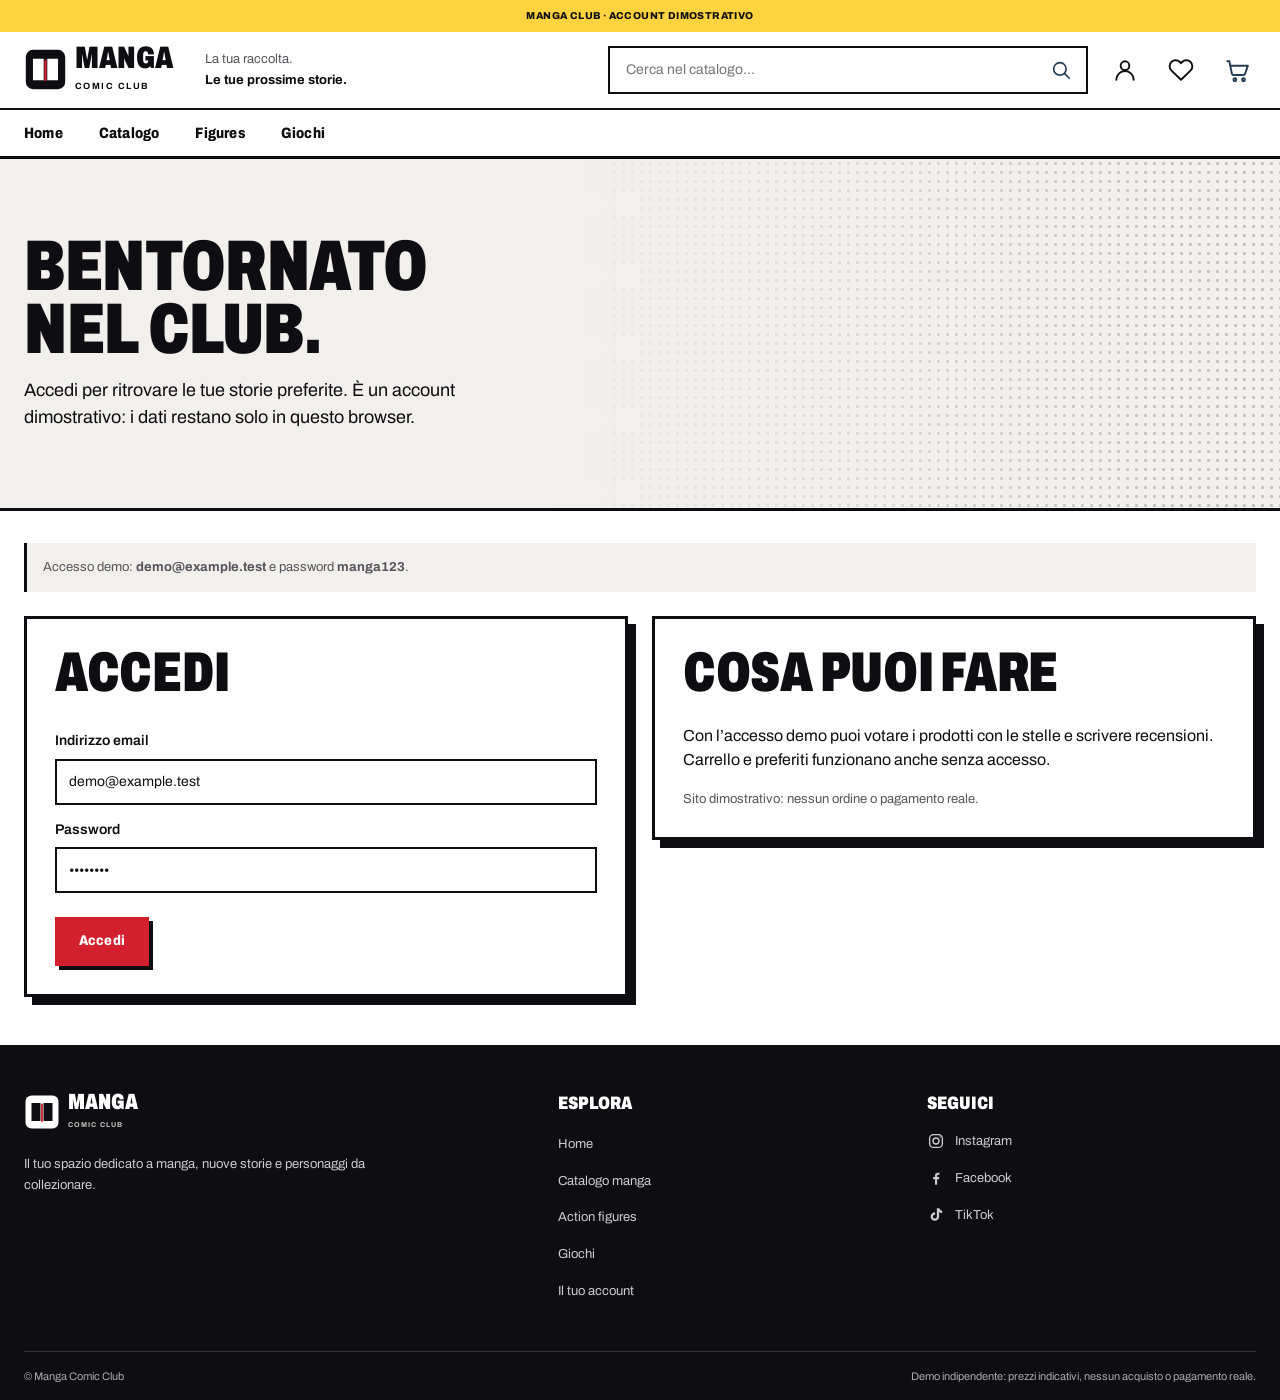
==== account.html @ dd39b240 "Primo commit" ====
<!DOCTYPE html>
<html lang="it">
<head>
  <meta charset="UTF-8">
  <script>document.documentElement.classList.add('js');</script>
  <meta name="viewport" content="width=device-width, initial-scale=1.0">
  <meta name="description" content="Accedi al tuo account Manga Club.">
  <title>Account — Manga Club</title>
  <link rel="preconnect" href="https://fonts.googleapis.com">
  <link rel="preconnect" href="https://fonts.gstatic.com" crossorigin>
  <link href="https://fonts.googleapis.com/css2?family=Archivo:wdth,wght@62..125,400..900&display=swap" rel="stylesheet">
  <link rel="icon" href="img/favicon.svg" type="image/svg+xml">
  <link rel="stylesheet" href="css/style.css">
  <script src="js/ricerca-mobile.js" defer></script>
  <script src="js/carrello.js" defer></script>
  <script src="js/favorites.js" defer></script>
  <script src="js/account-auth.js" defer></script>
  <script src="js/account.js" defer></script>
  <script src="js/cover-fallback.js" defer></script>
</head>
<body>
  <a class="skip-link" href="#contenuto">Vai al contenuto</a>
  <div class="demo-note" data-account-banner>MANGA CLUB · ACCOUNT DIMOSTRATIVO</div>
  <header class="site-header">
    <div class="container header-inner">
      <a class="logo" href="index.html" aria-label="Manga Club, pagina iniziale"><svg class="logo-mark" viewBox="0 0 48 48" aria-hidden="true"><rect class="logo-tile" x="2" y="2" width="44" height="44" rx="8"/><path class="logo-page" d="M10 12h12v24H10zm16 0h12v24H26z"/><path class="logo-fold" d="M24 14v22"/></svg><span class="logo-type"><span class="logo-word">MANGA</span><span class="logo-subtitle">COMIC CLUB</span></span></a>
      <p class="header-message">La tua raccolta.<br><strong>Le tue prossime storie.</strong></p>
      <div class="header-actions catalog-header-actions">
        <form class="header-search" action="catalogo.html" role="search">
          <label class="visually-hidden" for="account-search">Cerca nel catalogo</label>
          <input id="account-search" name="q" type="search" placeholder="Cerca nel catalogo…" autocomplete="off">
          <svg viewBox="0 0 24 24" aria-hidden="true"><circle cx="10.8" cy="10.8" r="6.8"/><path d="m16 16 5 5"/></svg>
        </form>
        <a class="header-icon" href="#contenuto" aria-current="page" aria-label="Il tuo account" title="Il tuo account">
          <svg viewBox="0 0 24 24" aria-hidden="true"><circle cx="12" cy="8" r="4"/><path d="M4 21a8 8 0 0 1 16 0"/></svg>
        </a>
        <button id="open-favorites" class="header-icon" type="button" aria-label="Preferiti, 0 manga" title="Preferiti" aria-haspopup="dialog" aria-controls="favorites-dialog">
          <svg viewBox="0 0 24 24" aria-hidden="true"><path d="M20.8 4.6a5.5 5.5 0 0 0-7.8 0L12 5.7l-1.1-1.1a5.5 5.5 0 0 0-7.8 7.8l1.1 1.1L12 21l7.8-7.5 1.1-1.1a5.5 5.5 0 0 0-.1-7.8Z"/></svg>
          <span id="favorites-count" class="favorites-count" aria-hidden="true" hidden>0</span>
        </button>
        <button id="open-cart" class="header-icon cart-icon" type="button" aria-label="Carrello, 0 articoli" title="Carrello" aria-haspopup="dialog" aria-controls="cart-dialog">
          <svg viewBox="0 0 24 24" aria-hidden="true"><path d="M3 4h2l2.2 11.1a2 2 0 0 0 2 1.6h8.5a2 2 0 0 0 1.9-1.4L22 8H6"/><circle cx="10" cy="21" r="1.3"/><circle cx="18" cy="21" r="1.3"/></svg>
          <span id="cart-count" class="cart-count" aria-hidden="true" hidden>0</span>
        </button>
      </div>
    </div>
    <nav class="main-nav" aria-label="Navigazione principale">
      <div class="container">
        <details class="mobile-menu">
          <summary>Menu e ricerca <span aria-hidden="true">☰</span></summary>
          <div class="mobile-links">
            <a href="index.html">Home</a>
            <a href="catalogo.html">Catalogo</a>
            <a href="action-figures.html">Figures</a>
            <a href="giochi.html">Giochi</a>
          </div>
        </details>
        <ul class="desktop-links">
          <li><a href="index.html">Home</a></li>
          <li><a href="catalogo.html">Catalogo</a></li>
          <li><a href="action-figures.html">Figures</a></li>
          <li><a href="giochi.html">Giochi</a></li>
        </ul>
      </div>
    </nav>
  </header>

  <main id="contenuto" class="account-page">
    <section class="account-intro">
      <div class="container account-intro-inner">
        <h1>Bentornato<br>nel club.</h1>
        <p>Accedi per ritrovare le tue storie preferite. È un account dimostrativo: i dati restano solo in questo browser.</p>
      </div>
    </section>

    <section class="container account-content" aria-label="Accedi">
      <p class="account-demo-note">Accesso demo: <strong>demo@example.test</strong> e password <strong>manga123</strong>.</p>
      <div class="account-forms">
        <section class="account-panel" aria-labelledby="login-title">
          <h2 id="login-title">Accedi</h2>
          <form class="account-form" data-account-login>
            <label for="login-email">Indirizzo email</label>
            <input id="login-email" name="email" type="email" autocomplete="email" value="demo@example.test" required>
            <label for="login-password">Password</label>
            <input id="login-password" name="password" type="password" autocomplete="current-password" value="manga123" required>
            <button class="button button-primary" type="submit">Accedi</button>
            <p class="account-form-status" role="status" aria-live="polite" hidden></p>
            <button class="button button-dark" type="button" data-account-logout hidden>Esci</button>
          </form>
        </section>

        <section class="account-panel" aria-labelledby="demo-info-title">
          <h2 id="demo-info-title">Cosa puoi fare</h2>
          <p>Con l’accesso demo puoi votare i prodotti con le stelle e scrivere recensioni. Carrello e preferiti funzionano anche senza accesso.</p>
          <p class="order-note">Sito dimostrativo: nessun ordine o pagamento reale.</p>
        </section>
      </div>
    </section>
  </main>

  <footer class="site-footer" id="chi-siamo">
    <div class="container">
      <div class="footer-inner">
        <div class="footer-brand">
          <a class="logo" href="index.html" aria-label="Manga Club, pagina iniziale"><svg class="logo-mark" viewBox="0 0 48 48" aria-hidden="true"><rect class="logo-tile" x="2" y="2" width="44" height="44" rx="8"/><path class="logo-page" d="M10 12h12v24H10zm16 0h12v24H26z"/><path class="logo-fold" d="M24 14v22"/></svg><span class="logo-type"><span class="logo-word">MANGA</span><span class="logo-subtitle">COMIC CLUB</span></span></a>
          <p>Il tuo spazio dedicato a manga, nuove storie e personaggi da collezionare.</p>
        </div>
        <nav class="footer-links" aria-label="Navigazione nel footer">
          <h2 class="footer-title">Esplora</h2>
          <ul>
            <li><a href="index.html">Home</a></li>
            <li><a href="catalogo.html">Catalogo manga</a></li>
            <li><a href="action-figures.html">Action figures</a></li>
            <li><a href="giochi.html">Giochi</a></li>
            <li><a href="account.html">Il tuo account</a></li>
          </ul>
        </nav>
        <div class="footer-social">
          <h2 class="footer-title">Seguici</h2>
          <ul class="social-links" aria-label="Social network">
            <li><a class="social-link" href="https://www.instagram.com/" target="_blank" rel="noopener noreferrer" aria-label="Instagram (si apre in una nuova scheda)"><svg viewBox="0 0 24 24" aria-hidden="true"><rect class="social-icon-outline" x="3.5" y="3.5" width="17" height="17" rx="5"/><circle class="social-icon-outline" cx="12" cy="12" r="4"/><circle cx="17.7" cy="6.7" r="1"/></svg><span>Instagram</span></a></li>
            <li><a class="social-link" href="https://www.facebook.com/" target="_blank" rel="noopener noreferrer" aria-label="Facebook (si apre in una nuova scheda)"><svg viewBox="0 0 24 24" aria-hidden="true"><path d="M13.5 21v-7.3H16l.4-2.9h-2.9V9c0-.8.2-1.4 1.5-1.4h1.6V5c-.3 0-1.2-.1-2.2-.1-2.2 0-3.7 1.3-3.7 3.8v2.1H8.2v2.9h2.5V21z"/></svg><span>Facebook</span></a></li>
            <li><a class="social-link" href="https://www.tiktok.com/" target="_blank" rel="noopener noreferrer" aria-label="TikTok (si apre in una nuova scheda)"><svg viewBox="0 0 24 24" aria-hidden="true"><path d="M16.2 3h-3.1v11.2a2.6 2.6 0 1 1-2.3-2.6V8.4a5.7 5.7 0 1 0 5.4 5.7V8.4a8 8 0 0 0 4.1 1.1V6.4A4.9 4.9 0 0 1 16.2 3z"/></svg><span>TikTok</span></a></li>
          </ul>
        </div>
      </div>
      <div class="footer-bottom">
        <p>© Manga Comic Club</p>
        <p>Demo indipendente: prezzi indicativi, nessun acquisto o pagamento reale.</p>
      </div>
    </div>
  </footer>
  <dialog id="cart-dialog" aria-labelledby="cart-title">
    <div class="cart-heading"><h2 id="cart-title">Il tuo carrello</h2><button id="close-cart" type="button" aria-label="Chiudi carrello">✕</button></div>
    <p class="cart-disclaimer">Carrello dimostrativo: nessun ordine o pagamento reale.</p>
    <div id="cart-items"></div>
    <p class="cart-total">Totale: <strong id="cart-total">0,00 €</strong></p>
    <div class="cart-actions">
      <button id="empty-cart" type="button">Svuota carrello</button>
      <button id="continue-cart" type="button">Continua gli acquisti</button>
      <button id="checkout-cart" class="button button-primary" type="button">Procedi all'ordine</button>
    </div>
    <p id="cart-checkout-status" class="cart-checkout-status" role="status" aria-live="polite"></p>
  </dialog>
  <div id="notification" class="notification" role="status" aria-live="polite">
    <span id="notification-message"></span>
    <button id="notification-cart-link" class="notification-cart-link" type="button" hidden>Vai al carrello</button>
  </div>
</body>
</html>
---- css/style.css ----
/* =====================================================================
   MANGA CLUB — foglio di stile unico
   Direzione "tavola": una pagina di manga stampata. Carta, inchiostro, retino,
   bordi netti, ombre piene (mai sfumate) e titoli condensati.

   Indice
   1. Variabili e base          6. Comandi, carrello e notifiche
   2. Header e menu              7. Pagine interne: catalogo, figure, giochi
   3. Hero della home            8. Finestre: preferiti, dettaglio, account
   4. Novità e manga della sett. 9. Stile tavola: tipografia e componenti
   5. Prodotti, banner, footer  10. Pausa animazioni, menu mobile, responsive

   Nota sull'ordine: alcune regole delle sezioni 9-10 devono restare dopo
   quelle generiche delle sezioni 1-8, perché le sovrascrivono a parità di
   specificità. Spostarle cambierebbe l'aspetto del sito.
   ===================================================================== */

/* 1. VARIABILI E BASE — cambia qui colori, font e spaziature di tutto il sito. */
:root {
  --width: 1240px;
  --font-display: "Archivo", "Arial Narrow", "Helvetica Neue", Arial, sans-serif;
  --space-1: 8px;
  --space-2: 16px;
  --space-3: 24px;
  --space-4: 32px;
  --space-5: 40px;
  --space-6: 48px;
  --motion-open-duration: 250ms;
  --motion-close-duration: 150ms;
  --motion-ease: cubic-bezier(0.22, 1, 0.36, 1);
  --motion-distance: 8px;
  --ink: #0e0e12;
  --paper: #f1f0ec;
  --accent: #d3202f;
  --sun: #ffd23f;
  --muted: #55555b;
  --line: #cfcdc6;
  --border: 3px solid var(--ink);
  --dots: radial-gradient(circle, var(--ink) 1.3px, transparent 1.8px);
}
* { box-sizing: border-box; }
html { scroll-behavior: smooth; scroll-padding-top: var(--space-3); }
body { margin: 0; font-family: var(--font-display); color: var(--ink); font-size: 16px; line-height: 1.55; background: #fff; }
a { color: inherit; text-decoration: none; }
h1, h2, h3, p { margin-top: 0; }
.container { width: min(var(--width), calc(100% - 48px)); margin-inline: auto; }
.skip-link { position: absolute; top: -100px; left: var(--space-2); padding: var(--space-2); background: #fff; z-index: 10; }
.skip-link:focus { top: var(--space-1); }
.demo-note { text-align: center; font-size: 10px; padding: var(--space-1) var(--space-2); text-transform: uppercase; background: var(--sun); color: var(--ink); font-weight: 800; letter-spacing: .04em; }

/* 2. HEADER E MENU */
.header-inner { min-height: 76px; display: flex; align-items: center; gap: var(--space-4); }
.logo { display: inline-flex; flex-shrink: 0; align-items: center; gap: var(--space-1); color: var(--ink); }
.logo-mark { width: 43px; height: 43px; fill: none; }
.logo-tile { fill: var(--ink); }
.logo-page { fill: #fff; }
.logo-fold { fill: none; stroke-width: 2.5; stroke-linecap: round; stroke: var(--accent); }
.logo-type { display: grid; gap: var(--space-1); }
.logo-word { font: 600 27px/.9 var(--font-display); }
.logo-subtitle { font-weight: 700; color: var(--ink); font-size: 9px; letter-spacing: .16em; }
.header-message { margin: 0; color: var(--muted); line-height: 1.6; font-size: 13px; }
.header-message strong { color: var(--ink); }
.header-actions { display: flex; flex: 1; min-width: 0; align-items: center; justify-content: flex-end; gap: var(--space-2); margin-left: auto; }
.header-search { position: relative; display: block; flex: 1; min-width: 0; max-width: 480px; }
.header-search input { display: block; width: 100%; min-height: 48px; padding: var(--space-1) var(--space-6) var(--space-1) var(--space-2); background: #fff; color: var(--ink); font-size: 14px; }
.header-search input:focus { border-color: var(--ink); outline-offset: 2px; box-shadow: 4px 4px 0 var(--ink); outline: none; }
.header-search > svg { position: absolute; top: 50%; right: var(--space-2); width: 22px; height: 22px; fill: none; stroke: #243b55; stroke-linecap: round; stroke-width: 1.8; transform: translateY(-50%); pointer-events: none; }
.visually-hidden { position: absolute; width: 1px; height: 1px; padding: 0; margin: -1px; overflow: hidden; clip: rect(0, 0, 0, 0); white-space: nowrap; border: 0; }
.header-icon { position: relative; display: grid; flex: 0 0 40px; width: 40px; height: 48px; place-items: center; padding: var(--space-1); border: 0; background: transparent; cursor: pointer; color: var(--ink); }
.header-icon.is-account-active::after { position: absolute; right: 3px; bottom: 4px; width: 9px; height: 9px; border: 2px solid #fff; border-radius: 50%; background: #2e8b57; content: ""; }
.header-icon svg { width: 26px; height: 26px; fill: none; stroke: currentColor; stroke-linecap: round; stroke-linejoin: round; stroke-width: 1.8; }
.cart-count, .favorites-count { position: absolute; top: 0; right: 0; display: grid; min-width: 18px; height: 18px; place-items: center; padding-inline: 4px; border-radius: 50%; color: #fff; font-size: 10px; line-height: 1; border: 2px solid var(--ink); background: var(--accent); }
.catalog-header-actions { flex: 1; min-width: 0; margin-left: auto; }
.desktop-links { display: flex; margin: 0; padding: 0; list-style: none; justify-content: flex-start; gap: 4px; margin-left: -16px; }
.desktop-links a { display: block; padding: 16px var(--space-2); font: 700 14px/1.2 var(--font-display); letter-spacing: .2px; }
.desktop-links a:hover { background: #303030; color: #fff; }
.mobile-menu { display: none; }
.button { display: inline-flex; min-height: 44px; align-items: center; justify-content: center; gap: var(--space-2); padding: var(--space-2) var(--space-3); margin-top: var(--space-2); border: var(--border); border-radius: 0; font: 800 14px/1.2 var(--font-display); font-stretch: 88%; letter-spacing: .01em; box-shadow: 4px 4px 0 var(--ink); transition: transform var(--motion-close-duration) var(--motion-ease), box-shadow var(--motion-close-duration) var(--motion-ease), background-color var(--motion-close-duration) var(--motion-ease); }
.button:hover { transition-duration: var(--motion-open-duration); transform: translate(2px, 2px); box-shadow: 2px 2px 0 var(--ink); }
.section-heading { display: flex; justify-content: space-between; gap: var(--space-3); align-items: flex-end; margin-bottom: 32px; padding-bottom: 14px; border-bottom: var(--border); }

/* 3. HERO DELLA HOME — carosello a tutta larghezza */
.promo-section { overflow: hidden; padding: 0; background: var(--ink); }
.promo-carousel { position: relative; }
.promo-track { display: flex; overflow-x: auto; gap: 0; scroll-snap-type: x mandatory; scrollbar-width: none; }
.promo-track::-webkit-scrollbar { display: none; }
.promo-art { position: absolute; z-index: 1; width: auto; object-fit: contain; object-position: center; top: 7%; right: clamp(64px, 9vw, 150px); height: 86%; max-width: 30%; border: 3px solid #fff; background: #fff; transform: rotate(3deg); filter: drop-shadow(10px 10px 0 var(--ink)); }
.promo-slide::before { position: absolute; z-index: 2; inset: 0; content: ""; background: linear-gradient(90deg, #111e 0%, #111a 42%, #1114 72%, transparent 100%); pointer-events: none; }
.promo-copy { position: relative; z-index: 3; pointer-events: none; width: min(540px, 50%); margin-left: clamp(24px, 6vw, 96px); padding: 34px 32px 30px; background: var(--paper); color: var(--ink); border: var(--border); box-shadow: 10px 10px 0 var(--ink); }
.promo-catalog-link { position: absolute; z-index: 4; left: clamp(24px, 6vw, 96px); bottom: 36px; }
.promo-clone { pointer-events: none; }
.promo-dragon-ball { background-size: cover; background-position: center, center, center top; background-image: url("../img/carousel/64gww1wmi4p61.webp"); }
.promo-jujutsu { background-size: cover; background-position: center; background-image: url("../img/carousel/jujutsu-kaisen-carousel.webp"); }
.promo-chainsaw { background-size: cover; background-position: center; background-image: url("../img/carousel/10ce7135-91da-4fe4-a370-8733cbadc4a6.webp"); }
.promo-naruto { background-size: cover; }
.promo-bleach { background-size: cover; background-position: center; background-image: url("../img/carousel/bleach-carousel.webp"); }
.promo-spy-family { background-size: cover; }
.promo-dandadan { background-size: cover; background-position: center; background-image: url("../img/carousel/dandadan-carousel.webp"); }
.promo-sakamoto { background-size: cover; background-position: center; background-image: url("../img/carousel/sakamoto-days-carousel.webp"); }
.promo-kaiju { background-size: cover; background-position: center; background-image: url("../img/carousel/kaiju-no-8-carousel.webp"); }
.promo-arrow { position: absolute; z-index: 4; top: 50%; display: grid; width: 44px; height: 44px; place-items: center; padding: 0; font-size: 22px; transform: translateY(-50%); border: var(--border); border-radius: 0; background: #fff; color: var(--ink); box-shadow: 3px 3px 0 var(--ink); }
.promo-prev { left: var(--space-3); }
.promo-next { right: var(--space-3); }
.promo-pagination { display: flex; justify-content: center; gap: 2px; padding: 10px 0 12px; background: #fff; border-bottom: var(--border); }
.promo-dot { position: relative; display: grid; width: 24px; height: 24px; min-width: 24px; place-items: center; padding: 0; border: 0; background: transparent; }
/* pallini inattivi: #8a8983 su bianco ≈ 3,5:1 (WCAG 1.4.11 chiede almeno 3:1) */
.promo-dot::before { content: ""; transition: background-color var(--motion-close-duration) var(--motion-ease), transform var(--motion-close-duration) var(--motion-ease); width: 22px; height: 6px; border-radius: 0; background: #8a8983; }

/* 4. NOVITÀ (fascia che scorre) E MANGA DELLA SETTIMANA */
.releases-viewport { position: relative; --release-gap: 18px; --release-half-gap: 9px; overflow: hidden; }
.releases-track { display: flex; width: max-content; gap: var(--release-gap); padding: 2px 0 14px; animation: release-marquee 36s linear infinite; }
.releases-track.is-paused { animation-play-state: paused; }
.releases-track:hover { animation-play-state: paused; }
@keyframes release-marquee {
  to { transform: translateX(calc(-50% - var(--release-half-gap))); }
}
.release-card { flex: 0 0 clamp(150px, 17vw, 205px); min-width: 0; }
.release-card img { display: block; width: 100%; aspect-ratio: 2 / 3; object-fit: contain; transition: transform var(--motion-open-duration) var(--motion-ease); }
.release-card span { display: block; margin-top: 12px; font-weight: 700; }
.release-card h3 { margin: 6px 0 0; line-height: 1.35; }
.releases-arrow { position: absolute; z-index: 1; top: 38%; display: grid; width: 44px; height: 44px; place-items: center; padding: 0; color: var(--ink); font-size: 24px; cursor: pointer; opacity: 0; pointer-events: none; backdrop-filter: blur(4px); transition: opacity var(--motion-close-duration) var(--motion-ease), background-color var(--motion-close-duration) var(--motion-ease), color var(--motion-close-duration) var(--motion-ease); border: var(--border); border-radius: 0; background: #fff; box-shadow: 3px 3px 0 var(--sun); }
.releases-viewport:hover .releases-arrow, .releases-viewport:focus-within .releases-arrow { opacity: 1; pointer-events: auto; }
.releases-arrow:hover { background: #ffffffde; color: var(--accent); }
.releases-prev { left: 8px; }
.releases-next { right: 8px; }
.daily-manga-card { display: grid; grid-template-columns: minmax(180px, 250px) minmax(0, 1fr); border: var(--border); background: var(--paper); box-shadow: 10px 10px 0 var(--ink); gap: 40px; padding: 32px; }
.daily-manga-cover { display: block; width: 100%; max-height: 340px; aspect-ratio: 2 / 3; object-fit: contain; border: var(--border); background: #fff; }
.daily-manga-copy { display: flex; flex-direction: column; align-items: flex-start; padding-block: var(--space-1); }
.daily-manga-copy .product-category { margin-bottom: var(--space-1); }
.daily-manga-copy h3 { margin-bottom: var(--space-2); }
.daily-manga-link { align-self: flex-end; margin-top: auto; }

/* 5. SCHEDE PRODOTTO — home: 3 colonne, 2 sotto i 1000px, 1 sotto i 700px */
.products-section { background: #fff; }
.products-section > .section { padding-top: var(--space-3); }
.product-grid { display: grid; grid-template-columns: repeat(3, minmax(0, 1fr)); gap: 28px 24px; align-items: stretch; }
.product-card { position: relative; min-width: 0; scroll-margin-top: var(--space-3); transition: transform var(--motion-close-duration) var(--motion-ease); background: #fff; }
.product-card:hover { transition-duration: var(--motion-open-duration); transform: none; }
.badge { position: absolute; z-index: 1; top: var(--space-1); left: var(--space-1); padding: 4px var(--space-1); border: 0; background: var(--ink); color: #fff; font: 800 10px/1.2 var(--font-display); font-stretch: 85%; letter-spacing: .03em; }
.cover-image { display: block; width: 100%; height: 100%; object-fit: contain; transition: transform var(--motion-open-duration) var(--motion-ease); }
.product-card:hover .cover-image { transform: scale(1.025); }
.product-info { display: flex; flex-direction: column; padding: 14px 0 20px; font-family: var(--font-display); }
.product-category { font-weight: 600; margin-bottom: 8px; color: var(--muted); font-size: 12px; letter-spacing: .04em; }
.product-info h3 { margin-bottom: 10px; font: 600 17px/1.2 var(--font-display); text-transform: uppercase; }
.format { margin-bottom: 8px; padding-bottom: 8px; font-size: 13px; line-height: 1.4; border-bottom: 2px solid var(--ink); color: var(--muted); }
.review-rating { display: flex; min-height: 26px; align-items: center; gap: 2px; margin: -2px 0 10px; }
.review-rating button { display: grid; width: 25px; min-width: 25px; height: 26px; min-height: 26px; place-items: center; padding: 0; border: 0; background: transparent; color: #aaa; font-size: 19px; line-height: 1; cursor: pointer; }
.review-rating button.is-filled { color: #e0a400; }
.review-rating button:hover, .review-rating button:focus-visible { color: var(--accent); }
.review-rating-status { margin-left: 6px; color: var(--muted); font-size: 11px; line-height: 1.3; }
.review-summary { margin: 0 0 10px; color: var(--muted); font-size: 12px; line-height: 1.4; }

/* 5b. BANNER FINALE E FOOTER */
.collection-banner { display: flex; align-items: center; justify-content: space-between; gap: var(--space-4); margin-block: var(--space-5); padding: var(--space-4); border: var(--border); border-left-width: 3px; background: var(--paper); box-shadow: 10px 10px 0 var(--ink); }
.site-footer { color: #fff; border-top: 0; background: var(--ink); }
.footer-inner { display: grid; grid-template-columns: minmax(240px, 1.5fr) repeat(2, minmax(160px, 1fr)); gap: var(--space-5); padding-block: var(--space-6); }
.footer-brand { max-width: 360px; }
.footer-inner .logo-mark { width: 36px; height: 36px; }
.footer-inner .logo-word { font-size: 22px; }
.footer-inner .logo-subtitle { font-size: 7px; color: #c9c8c2; }
.footer-inner .logo { color: #fff; }
.footer-inner .logo-tile { fill: #fff; }
.footer-inner .logo-page { fill: var(--ink); }
.footer-inner p { color: #ccc; font-size: 13px; line-height: 1.65; margin: var(--space-2) 0 0; }
.footer-title { margin: 0 0 var(--space-2); font: 900 18px/1.2 var(--font-display); font-stretch: 78%; text-transform: uppercase; letter-spacing: 0; }
.footer-links ul, .social-links { display: grid; gap: 12px; margin: 0; padding: 0; list-style: none; }
.footer-links a, .social-link { color: #ccc; font-size: 13px; transition: color var(--motion-close-duration) ease; }
.footer-links a:hover, .social-link:hover { color: #fff; }
.social-links { gap: 10px; }
.social-link { display: inline-flex; align-items: center; gap: 10px; }
.social-link svg { width: 18px; height: 18px; flex: 0 0 18px; fill: currentColor; }
.social-link .social-icon-outline { fill: none; stroke: currentColor; stroke-width: 1.8; }
.footer-bottom { display: flex; justify-content: space-between; gap: var(--space-2); border-top: 1px solid #ffffff26; padding-block: var(--space-2); }
.footer-bottom p { margin: 0; color: #aaa; font-size: 11px; line-height: 1.5; }
.back-to-top { position: fixed; z-index: 20; right: var(--space-3); bottom: var(--space-3); display: grid; width: 46px; height: 46px; place-items: center; box-shadow: none; font: 700 24px/1 var(--font-display); cursor: pointer; transition: opacity 150ms ease, background-color 150ms ease; border: 2px solid #fff; border-radius: 0; background: var(--ink); color: #fff; opacity: 1; }
.back-to-top[hidden] { display: none; }
@media (hover: none) {
  .releases-arrow { opacity: 1; pointer-events: auto; }
}

/* aggiustamenti che devono precedere le regole della sezione 6 */
@media (max-width: 1000px) {
  .header-inner { gap: var(--space-3); }
}
@media (max-width: 700px) {
  .header-inner { gap: 12px; }
  .header-search input { padding-inline: 10px 32px; }
  .header-search > svg { right: 8px; width: 18px; height: 18px; }
  .header-icon svg { width: 22px; height: 22px; }
  .mobile-menu summary { cursor: pointer; font: 700 15px/1.2 var(--font-display); letter-spacing: .2px; }
  .mobile-links a { width: 100%; padding: 12px 0; border-top: 1px solid #0002; text-align: left; font: 600 15px/1.2 var(--font-display); letter-spacing: .2px; }
  .collection-banner { padding: 20px; flex-direction: column; align-items: flex-start; margin-block: 32px; box-shadow: 6px 6px 0 var(--ink); }
}
@media (max-width: 390px) {
  .header-inner { gap: var(--space-1); }
  .header-search input { min-height: 40px; padding-inline: 8px 26px; font-size: 12px; }
  .header-icon svg { width: 20px; height: 20px; }
  .promo-dot { width: 9px; height: 9px; min-width: 9px; }
}

/* 6. COMANDI, CARRELLO (js/carrello.js) E NOTIFICHE */
[hidden] { display: none !important; }
button, input, select { font: inherit; }
dialog { scrollbar-width: none; }
dialog::-webkit-scrollbar { display: none; }
button { cursor: pointer; border: 1px solid #ccc; background: white; color: var(--ink); padding: var(--space-1) var(--space-2); font-size: 13px; }
button:hover { background: #eee; }
button:disabled { cursor: default; opacity: .5; }
button[aria-pressed="true"] { background: #f5e6e7; border-color: var(--accent); }
#open-cart, .add-button { background: var(--ink); color: #fff; border-color: var(--ink); font-weight: bold; }
#open-cart:hover, .add-button:hover { background: var(--accent); border-color: var(--accent); }
#open-cart.header-icon { border: 0; background: transparent; color: #243b55; }
#open-cart.header-icon:hover { border-color: transparent; }
.product-actions { display: flex; gap: var(--space-1); margin-top: var(--space-3); }
.add-button { min-width: 0; min-height: 44px; border: 2px solid var(--ink); border-radius: 0; font-family: var(--font-display); font-stretch: 88%; font-weight: 800; font-size: 14px; }
#cart-dialog { width: min(560px, calc(100% - var(--space-4))); max-height: 85dvh; padding: var(--space-3); overflow-y: auto; opacity: 0; transform: translateY(var(--motion-distance)) scale(.98); transition: opacity var(--motion-close-duration) var(--motion-ease), transform var(--motion-close-duration) var(--motion-ease), overlay var(--motion-close-duration) allow-discrete, display var(--motion-close-duration) allow-discrete; border: var(--border); box-shadow: 10px 10px 0 var(--ink); }
#cart-dialog[open] { opacity: 1; transform: translateY(0) scale(1); transition-duration: var(--motion-open-duration); }
#cart-dialog::backdrop { background: #0000; transition: background-color var(--motion-close-duration) var(--motion-ease); }
#cart-dialog[open]::backdrop { background: #0009; transition-duration: var(--motion-open-duration); }
@starting-style {
  #cart-dialog[open] { opacity: 0; transform: translateY(var(--motion-distance)) scale(.98); }
  #cart-dialog[open]::backdrop { background: #0000; }
}
.cart-heading { display: flex; justify-content: space-between; align-items: center; gap: var(--space-2); }
.cart-disclaimer { color: var(--muted); font-size: 13px; line-height: 1.6; margin-top: var(--space-2); }
.cart-row { display: grid; grid-template-columns: 52px minmax(0, 1fr); align-items: start; gap: var(--space-2); padding-block: var(--space-3); border-bottom: 1px solid #ddd; }
.cart-thumbnail { display: block; width: 52px; height: 72px; object-fit: contain; background: #f0efed; }
.cart-thumbnail[hidden] { display: none; }
.cart-product-details { min-width: 0; }
/* senza miniatura (immagine mancante) il testo prende tutta la riga, non la colonna da 52px */
.cart-thumbnail[hidden] + .cart-product-details { grid-column: 1 / -1; }
.cart-row p { margin-block: var(--space-1); font-size: 14px; }
.quantity-controls { display: flex; align-items: center; gap: var(--space-2); flex-wrap: wrap; }
.quantity-controls button { min-width: 44px; min-height: 44px; }
.quantity-controls .quantity-value { display: inline-flex; min-width: 44px; min-height: 44px; align-items: center; justify-content: center; }
.cart-total { display: flex; justify-content: space-between; gap: var(--space-2); font-size: 20px; margin-block: var(--space-3); }
.notification { position: fixed; bottom: var(--space-2); left: 50%; display: flex; align-items: center; gap: var(--space-2); transform: translate(-50%, var(--motion-distance)); background: #202020; color: white; padding: var(--space-2) var(--space-3); margin: 0; z-index: 20; width: max-content; max-width: calc(100% - var(--space-4)); font-size: 14px; line-height: 1.5; opacity: 0; pointer-events: none; transition: opacity var(--motion-close-duration) var(--motion-ease), transform var(--motion-close-duration) var(--motion-ease); }
.notification.visible { opacity: 1; pointer-events: auto; transform: translate(-50%, 0); transition-duration: var(--motion-open-duration); }
.notification > span { flex: 1; min-width: 0; }
.notification-cart-link { flex: 0 0 auto; border: 1px solid #fff8; background: transparent; color: #fff; font-size: 13px; font-weight: 700; }
.notification-cart-link:hover { background: #fff; color: var(--ink); }
.cart-actions { display: flex; flex-wrap: wrap; align-items: center; gap: var(--space-1); }
.cart-actions .button { margin: 0 0 0 auto; }
.cart-checkout-status { min-height: 1.5em; margin: var(--space-2) 0 0; color: var(--muted); font-size: 14px; line-height: 1.5; }
.cart-checkout-status:empty { display: none; }

/* 7. PAGINE INTERNE — catalogo, action figure, giochi */
.catalog-intro-inner { max-width: var(--width); }
.catalog-intro h1 { margin-bottom: var(--space-2); }
.figures-section .catalog-heading { align-items: flex-end; }
.figures-grid .product-image { aspect-ratio: 4 / 5; background: #fff; }
.figures-grid .product-image .cover-image { object-fit: contain; padding: 8px; }
.figures-grid .product-category { min-height: 2.2em; }
.figures-grid .format { min-height: 2.8em; }
.figures-grid .product-actions { margin-top: auto; padding-top: var(--space-3); }
.figures-grid .catalog-cover-link { width: 100%; }
.figures-grid .catalog-cover-link:hover { background: transparent; }
.figures-grid .product-actions .add-button { flex: 1; width: 100%; }
.figures-dialog .manga-dialog-cover { padding: var(--space-3); }
.figures-dialog .manga-dialog-description { font-size: 15px; line-height: 1.6; }
.games-section { padding-top: 36px; }
.games-filter-groups { display: grid; gap: 18px; margin: 0 0 28px; }
.games-filter-row { display: flex; flex-wrap: wrap; align-items: center; gap: 8px; }
.games-filter-label { min-width: 58px; margin-right: 4px; font-weight: 700; color: var(--ink); font-size: 13px; letter-spacing: 0; }
.games-filter-button { min-height: 36px; padding: 8px 14px; background: #fff; color: var(--ink); font-size: 13px; border: 2px solid var(--ink); border-radius: 0; font-family: var(--font-display); font-stretch: 88%; font-weight: 800; }
.catalog-grid.games-grid { grid-template-columns: repeat(auto-fit, minmax(240px, 1fr)); }
.games-grid .product-image { aspect-ratio: 4 / 3; background: var(--paper); }
.games-grid .product-image .cover-image { object-fit: contain; padding: var(--space-2); }
.games-grid .product-category { min-height: 2.2em; }
.games-grid .format { min-height: 2.8em; }
.games-grid .product-actions { margin-top: auto; padding-top: var(--space-3); }
.games-grid .product-actions .add-button { flex: 1; width: 100%; }
.games-grid .catalog-cover-link { width: 100%; }
.games-grid .catalog-cover-link:hover { background: var(--paper); }
.games-dialog .manga-dialog-cover { padding: var(--space-3); }
.games-dialog .manga-dialog-description { font-size: 15px; line-height: 1.6; }
.catalog-meta { display: flex; flex-wrap: wrap; font-weight: 700; gap: 10px; margin-top: 28px; color: var(--ink); font-size: 12px; letter-spacing: .03em; }
.catalog-section { padding-block: 40px 64px; }
.catalog-heading { display: flex; justify-content: space-between; align-items: flex-end; gap: var(--space-3); padding-bottom: 14px; border-bottom: var(--border); margin-bottom: 28px; }
.catalog-heading-tools { display: grid; justify-items: end; gap: 12px; }
.catalog-note { max-width: 370px; margin: 0; color: var(--muted); font-size: 13px; line-height: 1.5; text-align: right; }
.catalog-filters { display: block; padding: 0; margin: 0; background: transparent; }
.catalog-filters label { display: flex; align-items: center; gap: 8px; color: var(--muted); font-size: 12px; font-weight: 600; letter-spacing: .2px; }
.catalog-filters input, .catalog-filters select { width: min(190px, 55vw); min-height: 38px; padding: 6px 10px; background: #fff; color: var(--ink); font: inherit; }
.catalog-filters select:focus-visible { outline: none; }
.catalog-status { min-height: 20px; color: var(--muted); font-size: 13px; }
.catalog-grid { display: grid; grid-template-columns: repeat(5, minmax(0, 1fr)); gap: 20px; align-items: stretch; }
.catalog-grid > .catalog-card { display: flex; flex-direction: column; padding: 10px; border: 2px solid var(--ink); }
.catalog-grid > .catalog-card > .product-image { flex: 0 0 auto; }
.catalog-grid > .catalog-card > .product-info { flex: 1; }
.catalog-grid .product-category { min-height: 2.2em; }
.catalog-grid .format { min-height: 2.8em; }
.catalog-grid .product-actions { margin-top: auto; padding-top: var(--space-3); }
.catalog-grid .add-button { width: 100%; }
.product-grid .add-button { flex: 1; width: auto; }
.catalog-cover-link { padding: 0; border: 0; text-align: left; cursor: pointer; }
.catalog-cover-link::before { position: absolute; inset: 0; z-index: 1; display: grid; place-items: center; padding: var(--space-3); font-size: 13px; text-align: center; pointer-events: none; color: var(--ink); font-family: var(--font-display); font-stretch: 85%; font-weight: 800; }
.catalog-cover-link[data-cover-state="loading"]::before { content: "Caricamento copertina…"; }
.catalog-cover-link[data-cover-state="unavailable"]::before { content: "Copertina non disponibile"; }
.catalog-cover-link img[hidden] { display: none; }
.catalog-cover-link:focus-visible { outline-offset: -3px; }

/* 8. FINESTRE — preferiti, dettaglio prodotto con recensioni, account */
.favorite-toggle { position: absolute; top: 8px; right: 8px; display: grid; width: 40px; height: 40px; place-items: center; padding: 0; border-radius: 50%; box-shadow: 0 2px 8px #0002; border: 2px solid var(--ink); background: #fff; color: var(--ink); z-index: 5; }
.favorite-toggle[aria-pressed="true"] svg { fill: currentColor; }
.favorite-toggle svg { width: 22px; height: 22px; fill: none; stroke: currentColor; stroke-linecap: round; stroke-linejoin: round; stroke-width: 1.8; }
.favorites-dialog { width: min(460px, calc(100% - 32px)); max-height: 85dvh; padding: 24px; overflow-y: auto; }
.favorites-dialog::backdrop { background: #0009; }
.favorites-heading { display: flex; align-items: center; justify-content: space-between; gap: var(--space-2); }
.favorites-heading h2 { margin: 0; }
.favorites-close { width: 40px; height: 40px; padding: 0; border: 1px solid var(--line); background: #fff; font-size: 20px; line-height: 1; }
.favorites-status { min-height: 1.5em; margin: var(--space-2) 0; color: var(--muted); font-size: 13px; }
.favorites-list { margin: 0; padding: 0; list-style: none; }
.favorites-list li { display: flex; align-items: center; justify-content: space-between; gap: var(--space-2); padding-block: 12px; border-top: 1px solid var(--line); }
.favorites-list li span { font-size: 14px; line-height: 1.4; }
.favorite-row .favorite-thumbnail { width: 52px; height: 72px; flex: 0 0 52px; object-fit: contain; background: #f0efed; }
.favorite-row .favorite-thumbnail[hidden] { display: none; }
.favorite-copy { min-width: 0; flex: 1; }
.favorites-actions { display: flex; flex: 0 0 auto; align-items: center; gap: 8px; }
.favorites-add, .favorites-remove { min-height: 40px; padding: 8px 10px; font-size: 12px; }
.favorites-add { border-color: var(--ink); background: var(--ink); color: #fff; }
.favorites-add:hover { border-color: var(--accent); background: var(--accent); }
.favorites-remove { color: var(--accent); }
.favorites-empty { color: var(--muted); font-size: 14px; }
@media (max-width: 480px) {
  .favorites-list li { align-items: center; flex-wrap: wrap; }
  .favorite-copy { flex-basis: calc(100% - 68px); }
  .favorites-actions { width: 100%; }
  .favorites-add { flex: 1; }
  .cart-actions { display: grid; grid-template-columns: 1fr; }
  .cart-actions button, .cart-actions .button { width: 100%; min-height: 44px; margin: 0; }
}
.manga-dialog { width: min(760px, calc(100% - 32px)); max-height: 85dvh; margin: 4dvh auto; padding: 0; overflow-y: auto; background: #fff; color: var(--ink); }
.manga-dialog::backdrop { background: #0009; }
.manga-dialog-content { position: relative; display: grid; grid-template-columns: minmax(180px, .75fr) minmax(0, 1.25fr); align-items: start; }
.manga-dialog-content::before { position: absolute; inset: 0 auto 0 0; width: 37.5%; content: ""; background: var(--paper); }
.manga-dialog-cover { position: sticky; z-index: 1; top: 0; align-self: start; display: block; width: 100%; height: min(85dvh, 500px); min-height: 340px; object-fit: contain; background: transparent; }
.manga-dialog-cover[hidden] { display: none; }
.manga-dialog-content.no-cover .manga-dialog-copy { grid-column: 1 / -1; }
.manga-dialog-copy { position: relative; z-index: 1; display: flex; flex-direction: column; align-items: flex-start; padding: var(--space-5); }
.manga-dialog-copy .catalog-label { margin: 0 40px var(--space-2) 0; }
.manga-dialog-copy h2 { margin-bottom: 6px; }
.manga-dialog-copy .manga-dialog-price { margin: 0 0 var(--space-2); padding: 5px 10px; border-left: 3px solid var(--accent); background: var(--paper); color: var(--ink); font-size: 17px; font-weight: 700; }
.manga-dialog-description { margin-bottom: var(--space-3); color: var(--muted); font-size: 16px; line-height: 1.7; }
.manga-dialog-specs { width: 100%; margin-bottom: var(--space-2); }
.manga-dialog-specs > summary, .manga-reviews > summary { display: flex; align-items: center; justify-content: flex-start; gap: 8px; padding: 10px 0; color: var(--ink); font-size: 16px; font-weight: 700; cursor: pointer; list-style: none; }
.manga-dialog-specs > summary::-webkit-details-marker, .manga-reviews > summary::-webkit-details-marker { display: none; }
.manga-dialog-specs > summary::after, .manga-reviews > summary::after { width: 7px; height: 7px; flex: 0 0 7px; border-right: 2px solid var(--accent); border-bottom: 2px solid var(--accent); content: ""; transform: translateY(-2px) rotate(45deg); transition: transform 150ms ease; }
.manga-dialog-specs[open] > summary::after, .manga-reviews[open] > summary::after { transform: translateY(2px) rotate(225deg); }
.manga-dialog-specs[open] > summary, .manga-reviews[open] > summary { color: var(--accent); }
.manga-dialog-specs dl { display: grid; gap: 10px; margin: 0; padding: 4px 0 12px; font-size: 14px; line-height: 1.45; }
.manga-dialog-specs dl > div { display: grid; grid-template-columns: minmax(84px, .75fr) minmax(0, 1.25fr); gap: var(--space-1); }
.manga-dialog-specs dt { color: var(--muted); font-size: 13px; }
.manga-dialog-specs dd { min-width: 0; margin: 0; font-size: 14px; font-weight: 600; overflow-wrap: anywhere; }
.manga-dialog-actions { display: flex; width: 100%; justify-content: flex-end; margin-top: var(--space-2); }
.manga-dialog-cart { flex: 0 0 48px; width: 48px; height: 48px; margin: 0; padding: 10px; }
.manga-dialog-cart svg { width: 24px; height: 24px; fill: none; stroke: currentColor; stroke-linecap: round; stroke-linejoin: round; stroke-width: 1.8; }
.manga-dialog-cart-confirmation { display: flex; width: 100%; align-items: center; justify-content: space-between; gap: var(--space-2); margin-top: var(--space-1); padding: var(--space-1) var(--space-2); background: var(--paper); }
.manga-dialog-cart-confirmation p { margin: 0; color: var(--ink); font-size: 14px; line-height: 1.5; }
.manga-dialog-cart-confirmation button { flex: 0 0 auto; border-color: var(--ink); background: var(--ink); color: #fff; font-weight: 700; }
.manga-dialog-cart-confirmation button:hover { border-color: var(--accent); background: var(--accent); }
.manga-reviews { width: 100%; margin-bottom: var(--space-2); }
.manga-review-summary { margin: 0; padding: 4px 0 0; color: var(--muted); font-size: 15px; line-height: 1.5; }
.manga-review-content { display: grid; gap: var(--space-2); padding: 12px 0 0; }
.manga-review-auth { padding: var(--space-2); background: var(--paper); }
.manga-review-auth p { margin: 0 0 var(--space-1); color: var(--muted); font-size: 15px; line-height: 1.5; }
.manga-review-auth .button { min-height: 40px; margin: 0; }
.manga-review-list { display: grid; max-height: 150px; gap: var(--space-1); overflow-y: auto; scrollbar-width: none; margin: 0; padding: 0; list-style: none; }
.manga-review-list::-webkit-scrollbar { display: none; }
.manga-review-item { padding: 10px 12px; border-left: 2px solid var(--accent); background: var(--paper); }
.manga-review-heading { display: flex; flex-wrap: wrap; justify-content: space-between; gap: 4px 12px; font-size: 15px; }
.manga-review-score { color: #b47d00; }
.manga-review-item time { color: var(--muted); font-size: 13px; }
.manga-review-item p { margin: 6px 0 0; font-size: 15px; line-height: 1.6; overflow-wrap: anywhere; }
.manga-review-form { display: grid; gap: 6px; padding-top: var(--space-1); border-top: 1px solid var(--line); }
.manga-review-form > label, .manga-review-form legend { font-size: 14px; font-weight: 700; }
.manga-review-form input[type="text"], .manga-review-form textarea { width: 100%; padding: 9px 10px; border: 1px solid var(--line); background: #fff; color: var(--ink); font: inherit; font-size: 16px; }
.manga-review-form input[type="text"]:focus-visible, .manga-review-form textarea:focus-visible { outline: none; border-color: var(--line); box-shadow: inset 0 -2px var(--accent); }
.manga-review-form textarea { resize: vertical; }
.manga-review-form fieldset { margin: 2px 0; padding: 0; border: 0; }
.manga-review-stars { display: flex; gap: 4px; }
.manga-review-stars label { position: relative; cursor: pointer; color: #aaa; font-size: 25px; line-height: 1; }
.manga-review-stars input { position: absolute; width: 1px; height: 1px; opacity: 0; }
.manga-review-stars label.is-selected { color: #e0a400; }
.manga-review-stars input:focus-visible + span[aria-hidden="true"] { outline: none; color: var(--accent); text-decoration: underline; text-decoration-thickness: 2px; text-underline-offset: 4px; }
.manga-review-status { min-height: 20px; margin: 0; color: var(--muted); font-size: 14px; }
.manga-review-form > button { justify-self: start; min-height: 40px; }
.manga-review-note { margin: var(--space-1) 0 0; color: var(--muted); font-size: 13px; line-height: 1.5; }
.manga-dialog-close { position: absolute; top: var(--space-2); right: var(--space-2); display: grid; width: 40px; height: 40px; place-items: center; padding: 0; border: 1px solid var(--line); background: #fff; font-size: 24px; line-height: 1; }
.manga-dialog-close:hover { background: var(--paper); }
.account-page { background: #fff; }
.account-intro h1 { margin-bottom: var(--space-2); }
.account-intro-inner > p:last-child { margin-bottom: 0; }
.account-content { padding-block: var(--space-4) var(--space-6); }
.account-demo-note { margin: 0 0 var(--space-3); padding: 14px 16px; border-left: 3px solid var(--ink); background: var(--paper); color: var(--muted); font-size: 13px; line-height: 1.6; }
.account-forms { display: grid; grid-template-columns: repeat(2, minmax(0, 1fr)); align-items: start; gap: var(--space-3); }
.account-panel { padding: 28px; background: #fff; border: var(--border); box-shadow: 8px 8px 0 var(--ink); }
.account-panel h2 { margin-bottom: var(--space-3); }
.orders-list { display: grid; gap: var(--space-2); margin: 0; padding: 0; list-style: none; }
.order-item { padding-bottom: var(--space-2); border-bottom: 1px solid var(--line); }
.order-heading { display: flex; flex-wrap: wrap; gap: 4px 12px; align-items: baseline; margin: 0 0 6px; }
.order-heading time, .order-heading span { color: var(--muted); font-size: 14px; }
.order-lines { margin: 0; padding-left: 18px; font-size: 14px; line-height: 1.6; }
.order-note { margin: var(--space-2) 0 0; color: var(--muted); font-size: 13px; }
.account-form { display: grid; gap: 8px; }
.account-form label { margin-top: 8px; font: 600 14px/1.35 var(--font-display); }
.account-form input:focus { border-color: var(--ink); }
.account-form .button { justify-self: start; margin-top: var(--space-2); border: 0; }
.account-form-status { margin: var(--space-1) 0 0; color: var(--accent); font-size: 13px; line-height: 1.5; }
.account-dialog { width: min(420px, calc(100% - 32px)); max-height: 90dvh; padding: 0; overflow-y: auto; border: 0; background: transparent; color: var(--ink); }
.account-dialog::backdrop { background: #0009; }
.account-dialog .account-panel { position: relative; padding: 28px; box-shadow: 0 20px 80px #0005; }
.account-dialog .account-panel h2 { margin-bottom: var(--space-2); }
.account-dialog .account-form label { margin-top: 4px; }
.account-dialog .account-form .button { width: 100%; justify-self: stretch; margin-top: var(--space-1); }
.account-dialog-close { position: absolute; top: var(--space-2); right: var(--space-2); display: grid; width: 40px; height: 40px; place-items: center; padding: 0; border: 1px solid var(--line); background: #fff; font-size: 20px; line-height: 1; cursor: pointer; }
.account-dialog-close:hover { background: var(--paper); }
.account-register-prompt { margin: 20px 0 0; color: var(--muted); font-size: 14px; text-align: center; }
.account-register-prompt a { color: var(--accent); font-weight: 700; text-decoration: underline; text-underline-offset: 3px; }
@media (max-width: 1000px) {
  .catalog-grid { grid-template-columns: repeat(3, minmax(0, 1fr)); }
}
@media (max-width: 800px) {
  .account-forms { grid-template-columns: 1fr; }
}

/* =====================================================================
   9. STILE TAVOLA — tipografia e dettagli grafici dei componenti
   Queste regole restano dopo le sezioni 1-8 di proposito (vedi nota in cima).
   ===================================================================== */
:focus-visible { outline: 3px solid var(--accent); outline-offset: 3px; }
.releases-section :focus-visible, .site-footer :focus-visible { outline-color: var(--sun); }

/* --- Tipografia: Archivo condensato nero per i titoli, normale per il testo --- */
h1, h2, h3, .logo-word { font-family: var(--font-display); font-stretch: 72%; font-weight: 900; text-transform: uppercase; letter-spacing: -.005em; }
h1 { font-size: clamp(46px, 7.2vw, 108px); line-height: .88; margin-bottom: 24px; }
h2 { margin-bottom: 0; font-size: clamp(34px, 4.4vw, 56px); line-height: .94; font-weight: 900; }
h3 { line-height: .98; }
.logo-word { font-size: 31px; letter-spacing: 0; line-height: .85; }

/* --- Intestazione e menu --- */
.site-header { background: #fff; border-bottom: var(--border); }
.header-search input { border: 2px solid var(--ink); border-radius: 0; }
.header-icon:hover, #open-cart.header-icon:hover { background: var(--sun); color: var(--ink); }
.main-nav { background: #fff; color: var(--ink); border-top: 2px solid var(--ink); }
.desktop-links a { font: 800 15px/1.2 var(--font-display); font-stretch: 85%; padding: 14px 16px; }
.desktop-links a:hover { background: var(--ink); color: #fff; }
.desktop-links a[aria-current="page"], .mobile-links a[aria-current="page"] { box-shadow: inset 0 -5px 0 var(--accent); }
.mobile-menu summary { font-stretch: 85%; font-weight: 800; display: flex; justify-content: space-between; align-items: center; list-style: none; }
.mobile-links a { font-stretch: 85%; }

/* --- Bottoni: bordo netto e ombra piena che si "preme" --- */
.button-primary { background: var(--accent); color: #fff; }
.button-primary:hover { background: var(--accent); }
.button-dark { background: var(--ink); color: #fff; box-shadow: 4px 4px 0 var(--accent); }
.add-button:hover { background: var(--accent); border-color: var(--ink); }

/* --- Titoli di sezione: una riga d'inchiostro come intestazione di capitolo --- */
.section { padding-block: 56px; }
.sample-label { color: var(--muted); font-size: 13px; }

/* --- HERO della home: l'unico momento forte --- */
.promo-slide { position: relative; isolation: isolate; display: flex; flex: 0 0 100%; align-items: center; overflow: hidden; scroll-snap-align: start; background-color: var(--ink); color: #fff; min-height: clamp(460px, 46vw, 640px); background-size: cover; background-position: center; }
.promo-naruto { background-image: url("../img/carousel/naruto-carousel.webp"); background-position: center top; }
.promo-spy-family { background-image: url("../img/carousel/spy-x-family-carousel.webp"); background-position: center top; }
/* retino che sfuma da sinistra sopra l'immagine */
.promo-slide::before, .promo-dragon-ball::before, .promo-jujutsu::before, .promo-chainsaw::before {
  background-image: var(--dots); background-size: 8px 8px;
  -webkit-mask-image: linear-gradient(90deg, #000 0, transparent 64%); mask-image: linear-gradient(90deg, #000 0, transparent 64%);
}
.promo-tag { position: absolute; top: -16px; left: 22px; margin: 0; padding: 4px 12px; border: 2px solid var(--ink); background: var(--sun); color: var(--ink); font: 800 14px/1.2 var(--font-display); font-stretch: 90%; transform: rotate(-2deg); }
.promo-copy h2 { margin: 6px 0 14px; font-size: clamp(46px, 5.6vw, 88px); font-weight: 900; line-height: .86; text-shadow: none; }
.promo-copy > p:not(.promo-tag) { max-width: 40ch; margin: 0; color: var(--ink); font-size: clamp(15px, 1.3vw, 17px); line-height: 1.5; }
.promo-arrow:hover, .promo-arrow:focus-visible { background: var(--sun); color: var(--ink); }
.promo-dot:hover::before, .promo-dot[aria-current="true"]::before { background: var(--accent); }
.promo-dot[aria-current="true"]::before { transform: none; }

/* --- Novità: fascia scura con retino, il ritmo della pagina --- */
.releases-section { background: var(--ink); color: #fff; position: relative; }
.releases-section::before { position: absolute; inset: 0; content: ""; background: radial-gradient(circle, #fff 1.2px, transparent 1.7px); background-size: 10px 10px; opacity: .1; pointer-events: none; }
.releases-section > .container { position: relative; }
.releases-section .section-heading { border-bottom-color: #fff; }
.release-card img { background: var(--paper); border: 2px solid #fff; }
.release-card:hover img { transform: none; box-shadow: 6px 6px 0 var(--sun); }
.release-card span { color: #c9c8c2; font-size: 11px; letter-spacing: .04em; }
.release-card h3 { font-size: 20px; font-stretch: 78%; text-transform: uppercase; }

/* --- Manga della settimana --- */
.daily-manga-section { background: #fff; }
.daily-manga-copy h3 { font-size: clamp(34px, 4.4vw, 60px); line-height: .9; }
.daily-manga-copy > p:not(.product-category) { line-height: 1.7; color: var(--ink); font-size: 17px; max-width: 58ch; }

/* --- Scheda prodotto --- */
.product-info h3 { min-height: 0; font-size: 21px; font-stretch: 76%; font-weight: 900; line-height: .96; letter-spacing: 0; }
.price { display: inline-block; align-self: flex-start; margin: 6px 0 14px; padding: 2px 10px 3px; border: 2px solid var(--ink); background: var(--sun); font: 900 22px/1.2 var(--font-display); font-stretch: 85%; transform: rotate(-1.5deg); }
.product-image { position: relative; display: block; aspect-ratio: 2 / 3; overflow: hidden; border: 2px solid var(--ink); background: var(--paper); }
.favorite-toggle:hover, .favorite-toggle[aria-pressed="true"] { border-color: var(--ink); background: var(--sun); color: var(--accent); }
/* griglia della home: schede orizzontali 3×3, nessuna riga incompleta */
.product-grid .product-card { display: grid; grid-template-columns: 38% minmax(0, 1fr); gap: 18px; padding: 14px; border: var(--border); transition: box-shadow var(--motion-close-duration) var(--motion-ease); }
.product-grid .product-card:hover { box-shadow: 8px 8px 0 var(--ink); transition-duration: var(--motion-open-duration); }
.product-grid .product-image { align-self: start; }
.product-grid .product-info { min-width: 0; padding: 2px 0 0; }
.product-grid .product-actions { margin-top: auto; padding-top: 12px; }
/* griglie generate dal JavaScript */
.catalog-grid > .catalog-card:hover { box-shadow: 6px 6px 0 var(--ink); transform: none; }
.catalog-grid.figures-grid { grid-template-columns: repeat(4, minmax(0, 1fr)); }
.catalog-grid > .catalog-card .product-image { border: 0; }
.games-filter-button:hover { background: var(--sun); }
.games-filter-button[aria-pressed="true"] { border-color: var(--ink); background: var(--ink); color: #fff; }
.catalog-filters input, .catalog-filters select { border: 2px solid var(--ink); border-radius: 0; }

/* --- Copertina mancante: progettata, non una casella vuota --- */
.cover-fallback { position: relative; display: grid; place-items: center; overflow: hidden; background: var(--paper); text-align: center; }
.cover-fallback::before { position: absolute; inset: 0; content: ""; background: var(--dots); background-size: 8px 8px; opacity: .16; -webkit-mask-image: linear-gradient(160deg, #000, transparent 72%); mask-image: linear-gradient(160deg, #000, transparent 72%); }
.cover-fallback::after { position: absolute; inset: 0 auto 0 0; width: 10px; content: ""; background: var(--ink); }
.cover-fallback strong { position: relative; padding: 12px 10px 12px 20px; font: 900 clamp(18px, 2vw, 28px)/.92 var(--font-display); font-stretch: 70%; text-transform: uppercase; overflow-wrap: break-word; hyphens: auto; }
.product-grid .cover-fallback strong { padding: 8px 6px 8px 16px; font-size: 15px; }
.product-image .cover-fallback { position: absolute; inset: 0; }
.release-card .cover-fallback { width: 100%; aspect-ratio: 2 / 3; border: 2px solid #fff; color: var(--ink); }
.daily-manga-card .cover-fallback { width: 100%; max-height: 340px; aspect-ratio: 2 / 3; border: var(--border); }

/* --- Banner finale e footer --- */
.collection-banner h2 { font-size: clamp(36px, 4.6vw, 64px); }
.back-to-top:hover, .back-to-top:focus-visible { background: var(--accent); color: #fff; opacity: 1; }

/* --- Intestazioni delle pagine interne (catalogo, figure, giochi, account) --- */
.catalog-intro, .account-intro { position: relative; overflow: hidden; background: var(--paper); color: var(--ink); border-bottom: var(--border); padding-block: clamp(44px, 6vw, 88px); }
.figures-intro, .games-intro { background: var(--paper); }
.catalog-intro::before, .account-intro::before { position: absolute; inset: 0 0 0 42%; content: ""; background: var(--dots); background-size: 9px 9px; opacity: .2; -webkit-mask-image: linear-gradient(90deg, transparent, #000 85%); mask-image: linear-gradient(90deg, transparent, #000 85%); pointer-events: none; }
.catalog-intro-inner, .account-intro-inner { position: relative; }
.catalog-intro h1, .account-intro h1 { max-width: 11ch; color: var(--ink); font-size: clamp(42px, 5.6vw, 88px); }
.catalog-intro-inner > p:not(.eyebrow), .catalog-meta { max-width: min(50%, 560px); }
.catalog-intro-inner > p:not(.eyebrow), .account-intro-inner > p:last-child { max-width: 46ch; color: var(--ink); font-size: 18px; line-height: 1.5; }
.catalog-meta span { padding: 4px 12px; border: 2px solid var(--ink); background: #fff; }
.intro-art { position: absolute; top: 50%; right: 0; display: flex; align-items: center; transform: translateY(-50%); pointer-events: none; }
.intro-covers img { width: clamp(110px, 12vw, 180px); height: auto; margin-left: -34px; border: var(--border); background: #fff; box-shadow: 6px 6px 0 var(--ink); }
.intro-covers img:nth-child(1) { transform: rotate(-6deg) translateY(10px); }
.intro-covers img:nth-child(2) { transform: rotate(-1deg) translateY(-14px); }
.intro-covers img:nth-child(3) { transform: rotate(4deg) translateY(8px); }
.intro-covers img:nth-child(4) { transform: rotate(8deg) translateY(-8px); }
.intro-figures img { width: clamp(150px, 17vw, 260px); height: auto; margin-left: -50px; filter: drop-shadow(8px 8px 0 var(--ink)); }
.intro-figures img:nth-child(2) { transform: translateY(-18px) scale(1.08); position: relative; z-index: 1; }
/* Giochi: immagine di sfondo a destra, sfumata nel colore carta dietro il testo */
.catalog-intro.games-intro { background: linear-gradient(90deg, var(--paper) 30%, color-mix(in srgb, var(--paper) 70%, transparent) 50%, transparent 75%), url('../img/giochi/yugioh-mostri.webp') center / cover no-repeat, var(--paper); }
.games-intro::before { display: none; }
/* Catalogo: stesso schema, con le copertine che restano sopra lo sfondo */
.catalog-intro.manga-intro { background: linear-gradient(90deg, var(--paper) 30%, color-mix(in srgb, var(--paper) 70%, transparent) 50%, transparent 75%), url('../img/catalogo/wano.webp') center / cover no-repeat, var(--paper); }
.manga-intro::before { display: none; }
/* Action figure: stesso schema, le figure ritagliate restano sopra lo sfondo */
.catalog-intro.figures-intro { background: linear-gradient(90deg, var(--paper) 30%, color-mix(in srgb, var(--paper) 70%, transparent) 50%, transparent 75%), url('../img/figures/sfondo-notte.webp') center / cover no-repeat, var(--paper); }
.figures-intro::before { display: none; }@media (max-width: 820px) {
  .catalog-intro.games-intro { background: linear-gradient(color-mix(in srgb, var(--paper) 80%, transparent), color-mix(in srgb, var(--paper) 80%, transparent)), url('../img/giochi/yugioh-mostri.webp') center / cover no-repeat, var(--paper); }
  .catalog-intro.manga-intro { background: linear-gradient(color-mix(in srgb, var(--paper) 80%, transparent), color-mix(in srgb, var(--paper) 80%, transparent)), url('../img/catalogo/wano.webp') center / cover no-repeat, var(--paper); }
  .catalog-intro.figures-intro { background: linear-gradient(color-mix(in srgb, var(--paper) 80%, transparent), color-mix(in srgb, var(--paper) 80%, transparent)), url('../img/figures/sfondo-notte.webp') center / cover no-repeat, var(--paper); }}
.account-form input { width: 100%; min-height: 46px; padding: 10px 12px; background: #fff; color: var(--ink); font: 14px/1.4 var(--font-display); border: 2px solid var(--ink); border-radius: 0; }

/* --- Finestre di dialogo --- */
.manga-dialog, .favorites-dialog { border: var(--border); box-shadow: 10px 10px 0 var(--ink); }
.manga-dialog-cover.is-broken { visibility: hidden; }
.manga-dialog-copy h2 { font-size: clamp(32px, 4vw, 48px); }
.manga-dialog .manga-dialog-price { border-left-color: var(--ink); background: var(--sun); }

/* --- Pagine interne su schermi stretti --- */
@media (max-width: 820px) {
  .intro-art { position: static; transform: none; justify-content: flex-start; margin: 0 0 28px 30px; }
  .intro-covers img { width: 92px; margin-left: -22px; }
  .intro-figures img { width: 130px; margin-left: -34px; }
  .catalog-intro h1, .account-intro h1 { max-width: none; }
}
@media (prefers-reduced-motion: reduce) {
  .releases-track { animation-play-state: paused; }
  html { scroll-behavior: auto; }
  *, *::before, *::after { transition: none !important; }
  .button, .product-card, .release-card img { transition: none !important; }
}

/* =====================================================================
   10. PAUSA ANIMAZIONI, MENU MOBILE, BANNER E RESPONSIVE
   Le media query sono raccolte qui, una per larghezza, in fondo al file.
   ===================================================================== */
/* Pausa per carosello e fascia Novità (WCAG 2.2.2: tutto ciò che si muove da solo va fermabile). */
.motion-toggle { min-height: 44px; margin: 0; padding: 0 14px; border: 2px solid var(--ink); border-radius: 0; background: #fff; color: var(--ink); font: 800 14px/1 var(--font-display); font-stretch: 88%; box-shadow: 3px 3px 0 var(--ink); }
.motion-toggle:hover { background: var(--sun); }
.releases-section .motion-toggle { box-shadow: 3px 3px 0 var(--sun); }
/* La fascia bianca ora contiene pallini + pausa: i pallini restano centrati,
   la pausa è ancorata al bordo destro del contenitore e non sposta niente. */
.promo-controls { position: relative; background: #fff; border-bottom: var(--border); }
.promo-controls .promo-pagination { border-bottom: 0; }
.promo-pause { position: absolute; top: 50%; right: max(16px, calc((100% - var(--width)) / 2)); width: 44px; padding: 0; transform: translateY(-50%); }
/* Bottone scuro: un'ombra nera su fondo nero non si vede. L'ombra rossa ridà l'effetto "pressione". */
.button-dark:hover { box-shadow: 2px 2px 0 var(--accent); }

/* Menu mobile: un solo simbolo (il triangolo nativo di <details> si sommava a ☰). */
.mobile-menu summary::-webkit-details-marker { display: none; }

/* Banner finale: tre reparti in colonne uguali, nessuno sembra più importante degli altri. */
.banner-links { display: grid; grid-template-columns: repeat(3, minmax(0, 1fr)); gap: 14px; }
.banner-links .button { margin-top: 0; }

@media (max-width: 1000px) {
  .header-message { display: none; }
  .catalog-grid.games-grid { grid-template-columns: repeat(3, minmax(0, 1fr)); }
  .product-grid { grid-template-columns: repeat(2, minmax(0, 1fr)); }
  .catalog-grid.figures-grid { grid-template-columns: repeat(2, minmax(0, 1fr)); }
  .promo-copy { width: min(540px, 62%); }
  .intro-art { opacity: .9; right: -20px; }
  /* Sotto i 1000px titolo e bottoni non stanno affiancati senza mandare il titolo su 3 righe. */
  .collection-banner { flex-direction: column; align-items: flex-start; gap: 24px; }
  .banner-links { width: 100%; }
}
@media (max-width: 700px) {
  .container { width: calc(100% - 32px); }
  .header-actions { gap: 6px; display: contents; }
  .footer-inner { grid-template-columns: repeat(2, minmax(0, 1fr)); gap: var(--space-4) var(--space-3); }
  .footer-brand { grid-column: 1 / -1; }
  .catalog-grid { grid-template-columns: repeat(2, minmax(0, 1fr)); gap: 20px 12px; }
  .logo-mark { width: 36px; height: 36px; }
  .header-message, .desktop-links { display: none; }
  .header-icon { padding: 4px; flex-basis: 44px; width: 44px; height: 44px; }
  .cart-count { right: 0; }
  .mobile-menu { display: block; }
  .mobile-menu summary span { float: right; }
  .mobile-links { display: grid; padding-bottom: 8px; }
  .products-section > .section { padding-top: 20px; }
  .promo-arrow { width: 38px; height: 38px; font-size: 19px; top: 24%; }
  .promo-prev { left: 8px; }
  .promo-next { right: 8px; }
  .promo-catalog-link { gap: 8px; left: 16px; bottom: 26px; padding: 12px 18px; font-size: 14px; }
  .section-heading { flex-direction: column; gap: 8px; align-items: flex-start; margin-bottom: 24px; }
  .product-info { padding-top: 12px; }
  .footer-bottom { flex-direction: column; }
  .product-actions { flex-wrap: wrap; }
  .catalog-grid .product-actions { flex-wrap: nowrap; }
  .account-content { padding-block: 24px 40px; }
  .account-panel { padding: 20px; }
  .account-dialog .account-panel { padding: 24px 20px 20px; }
  .account-dialog-close { top: 12px; right: 12px; }
  .catalog-section { padding-block: 28px 44px; }
  .catalog-heading { align-items: flex-start; flex-direction: column; gap: var(--space-1); }
  .catalog-heading-tools { justify-items: start; width: 100%; }
  .catalog-note { text-align: left; }
  .catalog-grid.games-grid { grid-template-columns: repeat(2, minmax(0, 1fr)); }
  .games-filter-groups { gap: 14px; }
  .games-filter-row { gap: 7px; }
  .games-filter-label { flex: 0 0 100%; }
  .games-filter-button { padding-inline: 12px; }
  .games-grid .product-category { font-size: 10px; }
  .daily-manga-card { grid-template-columns: 1fr; padding: 20px; gap: 20px; box-shadow: 6px 6px 0 var(--ink); }
  .daily-manga-cover { width: min(100%, 220px); justify-self: center; }
  .daily-manga-copy { padding: var(--space-1) 0 0; }
  .manga-dialog-content { grid-template-columns: 1fr; }
  .manga-dialog-content::before { width: 100%; height: min(38dvh, 300px); }
  .manga-dialog-cover { position: static; height: min(38dvh, 300px); min-height: 0; }
  .manga-dialog-copy { min-height: 250px; padding: var(--space-3); }
  .manga-dialog-description { font-size: 16px; }
  .manga-dialog-specs dl > div { grid-template-columns: minmax(76px, .65fr) minmax(0, 1.35fr); gap: 10px; }
  h1 { font-size: clamp(44px, 13vw, 64px); }
  .section { padding-block: 40px; }
  .promo-slide { min-height: 540px; align-items: flex-end; }
  .promo-art { display: none; }
  .promo-copy { width: calc(100% - 32px); margin: 0 16px 92px; padding: 30px 20px 22px; box-shadow: 6px 6px 0 var(--ink); }
  .promo-copy h2 { font-size: clamp(40px, 13vw, 56px); }
  .promo-dot { width: 18px; min-width: 18px; height: 44px; }
  .promo-dot::before { width: 14px; }
  .product-grid { grid-template-columns: 1fr; gap: 20px; }
  .product-grid .product-card { grid-template-columns: 36% minmax(0, 1fr); gap: 14px; }
  .product-info h3 { font-size: 21px; }
  .catalog-grid.figures-grid { grid-template-columns: repeat(2, minmax(0, 1fr)); }
  .catalog-meta { gap: 8px; }
  /* Header mobile: logo e icone sulla prima riga, ricerca a tutta larghezza sotto. */
  .header-inner { flex-wrap: wrap; row-gap: 6px; min-height: 0; padding-block: 6px 8px; }
  .logo { margin-right: auto; }
  .logo-type { gap: 4px; }
  .header-search { order: 5; flex: 1 1 100%; max-width: none; }
  .header-search input { min-height: 44px; font-size: 16px; } /* 16px evita lo zoom automatico su iOS */
  .mobile-menu summary { min-height: 44px; padding-block: 0; }
  /* Pallini: barretta visibile da 6px, ma area di tocco alta 44px. */
  .promo-pagination { padding-block: 0; }
  /* Novità: titolo e Pausa sulla stessa riga, come su desktop. */
  .releases-section .section-heading { flex-direction: row; align-items: center; justify-content: space-between; }
  .banner-links { grid-template-columns: 1fr; }

  /* Ricerca dentro il menu (js/ricerca-mobile.js): l'header resta su una riga.
     La classe .js sull'<html> nasconde subito il campo nell'header, prima che lo script lo sposti:
     così la pagina non "salta". Senza JavaScript resta la versione su due righe. */
  .js .header-inner { padding-block: 8px; }
  .js .header-inner .header-search { display: none; }
  .header-search.is-in-menu { order: -1; margin: 4px 0 12px; } /* order -1 annulla l'order 5 dell'header: ricerca in cima */
}
@media (max-width: 390px) {
  .container { width: calc(100% - 24px); }
  .header-actions { gap: 4px; }
  .format { font-size: 12px; }
  .footer-inner { grid-template-columns: 1fr; }
  .footer-brand { grid-column: auto; }
  .catalog-grid { grid-template-columns: repeat(2, minmax(0, 1fr)); }
  .header-icon { flex-basis: 40px; width: 40px; height: 44px; }
}
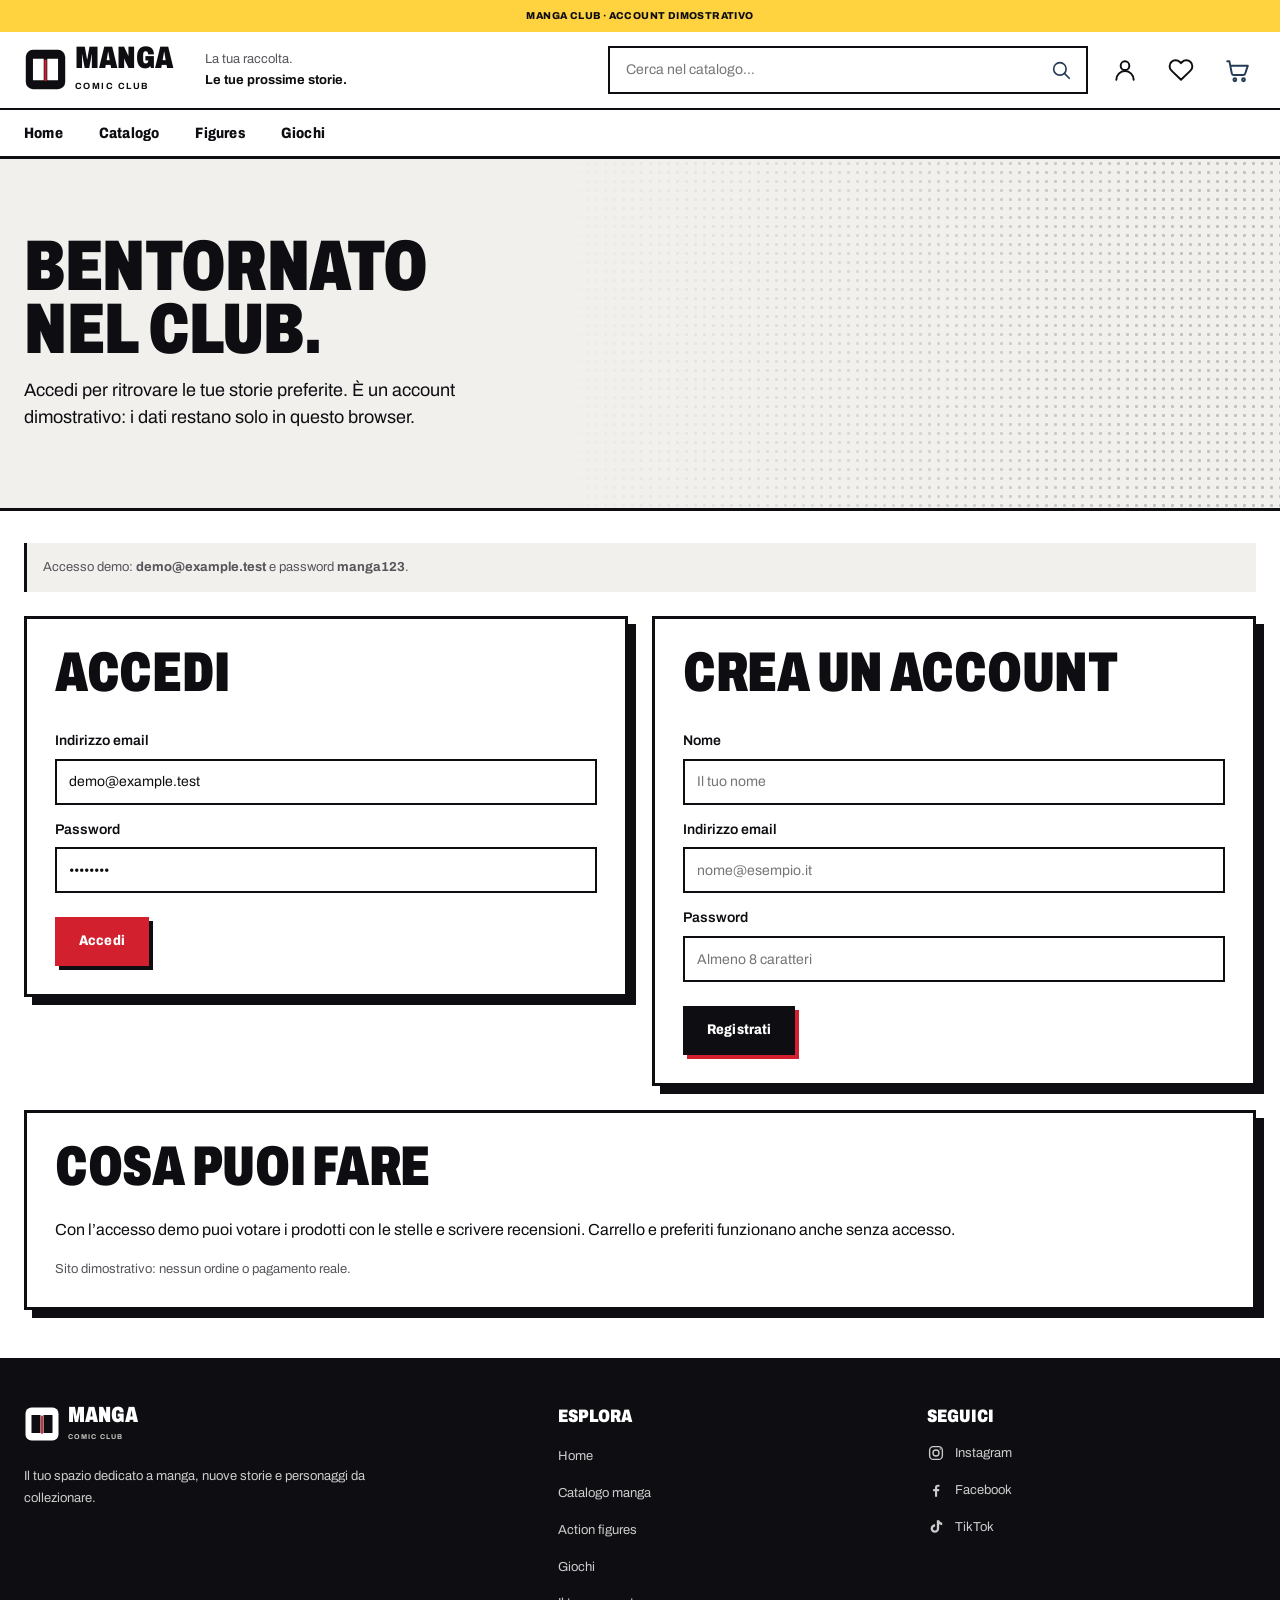
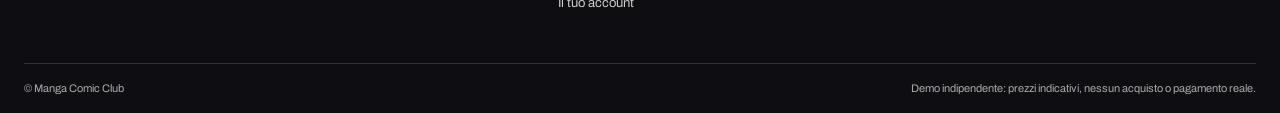
==== commit afcb00a2: "Ripristina la registrazione nella pagina account Rimette il pannello "Crea un account" in account.ht" ====
--- a/account.html
+++ b/account.html
@@ -4,7 +4,7 @@
   <meta charset="UTF-8">
   <script>document.documentElement.classList.add('js');</script>
   <meta name="viewport" content="width=device-width, initial-scale=1.0">
-  <meta name="description" content="Accedi al tuo account Manga Club.">
+  <meta name="description" content="Accedi o registrati su Manga Club. Pagina dimostrativa senza account reali.">
   <title>Account — Manga Club</title>
   <link rel="preconnect" href="https://fonts.googleapis.com">
   <link rel="preconnect" href="https://fonts.gstatic.com" crossorigin>
@@ -73,7 +73,7 @@
       </div>
     </section>
 
-    <section class="container account-content" aria-label="Accedi">
+    <section class="container account-content" aria-label="Accedi o crea un account">
       <p class="account-demo-note">Accesso demo: <strong>demo@example.test</strong> e password <strong>manga123</strong>.</p>
       <div class="account-forms">
         <section class="account-panel" aria-labelledby="login-title">
@@ -89,7 +89,21 @@
           </form>
         </section>
 
-        <section class="account-panel" aria-labelledby="demo-info-title">
+        <section class="account-panel account-register" aria-labelledby="register-title">
+          <h2 id="register-title">Crea un account</h2>
+          <form class="account-form account-register">
+            <label for="register-name">Nome</label>
+            <input id="register-name" name="name" type="text" autocomplete="name" placeholder="Il tuo nome" required>
+            <label for="register-email">Indirizzo email</label>
+            <input id="register-email" name="email" type="email" autocomplete="email" placeholder="nome@esempio.it" required>
+            <label for="register-password">Password</label>
+            <input id="register-password" name="password" type="password" autocomplete="new-password" minlength="8" placeholder="Almeno 8 caratteri" required>
+            <button class="button button-dark" type="submit">Registrati</button>
+            <p class="account-form-status" role="status" aria-live="polite" hidden></p>
+          </form>
+        </section>
+
+        <section class="account-panel account-info" aria-labelledby="demo-info-title">
           <h2 id="demo-info-title">Cosa puoi fare</h2>
           <p>Con l’accesso demo puoi votare i prodotti con le stelle e scrivere recensioni. Carrello e preferiti funzionano anche senza accesso.</p>
           <p class="order-note">Sito dimostrativo: nessun ordine o pagamento reale.</p>
--- a/css/style.css
+++ b/css/style.css
@@ -396,6 +396,7 @@
 .account-forms { display: grid; grid-template-columns: repeat(2, minmax(0, 1fr)); align-items: start; gap: var(--space-3); }
 .account-panel { padding: 28px; background: #fff; border: var(--border); box-shadow: 8px 8px 0 var(--ink); }
 .account-panel h2 { margin-bottom: var(--space-3); }
+.account-forms > .account-info { grid-column: 1 / -1; }
 .orders-list { display: grid; gap: var(--space-2); margin: 0; padding: 0; list-style: none; }
 .order-item { padding-bottom: var(--space-2); border-bottom: 1px solid var(--line); }
 .order-heading { display: flex; flex-wrap: wrap; gap: 4px 12px; align-items: baseline; margin: 0 0 6px; }
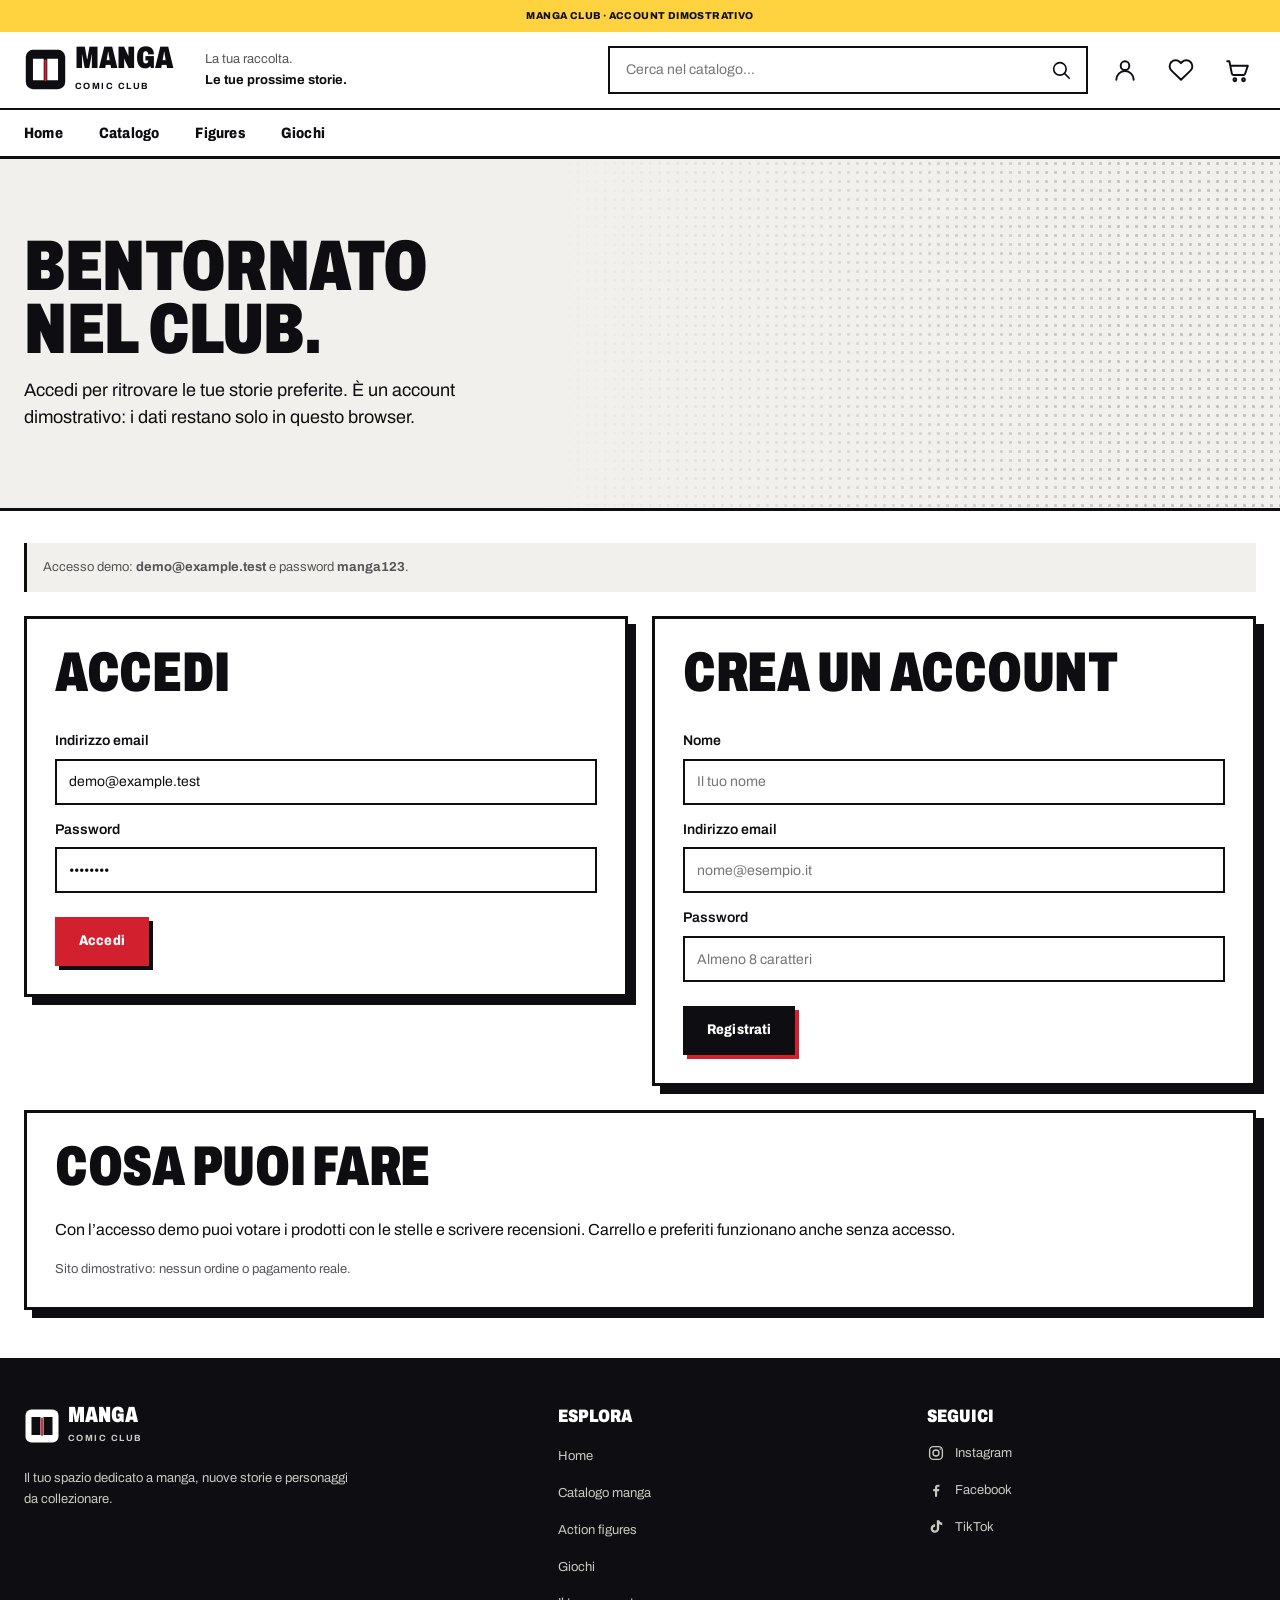
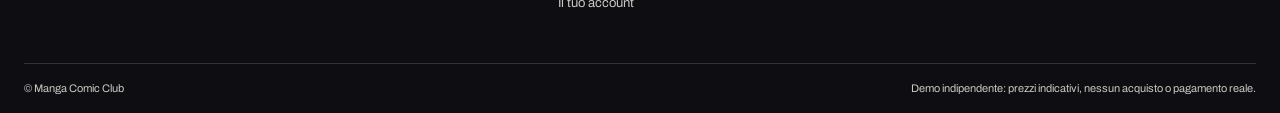
==== commit 7171499e: "Rifinisce interazioni, icone e accessibilità del sito - Bottoni che si "schiacciano" quando premuti," ====
--- a/account.html
+++ b/account.html
@@ -17,6 +17,7 @@
   <script src="js/account-auth.js" defer></script>
   <script src="js/account.js" defer></script>
   <script src="js/cover-fallback.js" defer></script>
+  <script src="js/movimento.js" defer></script>
 </head>
 <body>
   <a class="skip-link" href="#contenuto">Vai al contenuto</a>
@@ -47,7 +48,7 @@
     <nav class="main-nav" aria-label="Navigazione principale">
       <div class="container">
         <details class="mobile-menu">
-          <summary>Menu e ricerca <span aria-hidden="true">☰</span></summary>
+          <summary>Menu e ricerca <span aria-hidden="true"><svg class="icon" viewBox="0 0 24 24" aria-hidden="true"><path d="M4 7h16M4 12h16M4 17h16"/></svg></span></summary>
           <div class="mobile-links">
             <a href="index.html">Home</a>
             <a href="catalogo.html">Catalogo</a>
@@ -145,7 +146,7 @@
     </div>
   </footer>
   <dialog id="cart-dialog" aria-labelledby="cart-title">
-    <div class="cart-heading"><h2 id="cart-title">Il tuo carrello</h2><button id="close-cart" type="button" aria-label="Chiudi carrello">✕</button></div>
+    <div class="cart-heading"><h2 id="cart-title">Il tuo carrello</h2><button id="close-cart" type="button" aria-label="Chiudi carrello"><svg class="icon" viewBox="0 0 24 24" aria-hidden="true"><path d="M6 6l12 12M18 6 6 18"/></svg></button></div>
     <p class="cart-disclaimer">Carrello dimostrativo: nessun ordine o pagamento reale.</p>
     <div id="cart-items"></div>
     <p class="cart-total">Totale: <strong id="cart-total">0,00 €</strong></p>
--- a/css/style.css
+++ b/css/style.css
@@ -35,16 +35,22 @@
   --sun: #ffd23f;
   --muted: #55555b;
   --line: #cfcdc6;
+  --white: #fff;
+  --on-ink-muted: #c9c8c2;   /* testo secondario su fondo inchiostro (footer, Novità) */
+  --control-off: #8a8983;    /* stelle vuote, pallini inattivi: 3,5:1 su bianco (WCAG 1.4.11) */
+  --star: #e0a400;
+  --star-text: #8a6200;      /* stelle scritte come testo: 5,2:1 su carta */
+  --success: #2e8b57;
   --border: 3px solid var(--ink);
   --dots: radial-gradient(circle, var(--ink) 1.3px, transparent 1.8px);
 }
 * { box-sizing: border-box; }
 html { scroll-behavior: smooth; scroll-padding-top: var(--space-3); }
-body { margin: 0; font-family: var(--font-display); color: var(--ink); font-size: 16px; line-height: 1.55; background: #fff; }
+body { margin: 0; font-family: var(--font-display); color: var(--ink); font-size: 16px; line-height: 1.55; background: var(--white); }
 a { color: inherit; text-decoration: none; }
 h1, h2, h3, p { margin-top: 0; }
 .container { width: min(var(--width), calc(100% - 48px)); margin-inline: auto; }
-.skip-link { position: absolute; top: -100px; left: var(--space-2); padding: var(--space-2); background: #fff; z-index: 10; }
+.skip-link { position: absolute; top: -100px; left: var(--space-2); padding: var(--space-2); background: var(--white); z-index: 10; }
 .skip-link:focus { top: var(--space-1); }
 .demo-note { text-align: center; font-size: 10px; padding: var(--space-1) var(--space-2); text-transform: uppercase; background: var(--sun); color: var(--ink); font-weight: 800; letter-spacing: .04em; }
 
@@ -53,7 +59,7 @@
 .logo { display: inline-flex; flex-shrink: 0; align-items: center; gap: var(--space-1); color: var(--ink); }
 .logo-mark { width: 43px; height: 43px; fill: none; }
 .logo-tile { fill: var(--ink); }
-.logo-page { fill: #fff; }
+.logo-page { fill: var(--white); }
 .logo-fold { fill: none; stroke-width: 2.5; stroke-linecap: round; stroke: var(--accent); }
 .logo-type { display: grid; gap: var(--space-1); }
 .logo-word { font: 600 27px/.9 var(--font-display); }
@@ -62,21 +68,20 @@
 .header-message strong { color: var(--ink); }
 .header-actions { display: flex; flex: 1; min-width: 0; align-items: center; justify-content: flex-end; gap: var(--space-2); margin-left: auto; }
 .header-search { position: relative; display: block; flex: 1; min-width: 0; max-width: 480px; }
-.header-search input { display: block; width: 100%; min-height: 48px; padding: var(--space-1) var(--space-6) var(--space-1) var(--space-2); background: #fff; color: var(--ink); font-size: 14px; }
+.header-search input { display: block; width: 100%; min-height: 48px; padding: var(--space-1) var(--space-6) var(--space-1) var(--space-2); background: var(--white); color: var(--ink); font-size: 14px; }
 .header-search input:focus { border-color: var(--ink); outline-offset: 2px; box-shadow: 4px 4px 0 var(--ink); outline: none; }
-.header-search > svg { position: absolute; top: 50%; right: var(--space-2); width: 22px; height: 22px; fill: none; stroke: #243b55; stroke-linecap: round; stroke-width: 1.8; transform: translateY(-50%); pointer-events: none; }
+.header-search > svg { position: absolute; top: 50%; right: var(--space-2); width: 22px; height: 22px; fill: none; stroke: var(--ink); stroke-linecap: round; stroke-width: 1.8; transform: translateY(-50%); pointer-events: none; }
 .visually-hidden { position: absolute; width: 1px; height: 1px; padding: 0; margin: -1px; overflow: hidden; clip: rect(0, 0, 0, 0); white-space: nowrap; border: 0; }
 .header-icon { position: relative; display: grid; flex: 0 0 40px; width: 40px; height: 48px; place-items: center; padding: var(--space-1); border: 0; background: transparent; cursor: pointer; color: var(--ink); }
-.header-icon.is-account-active::after { position: absolute; right: 3px; bottom: 4px; width: 9px; height: 9px; border: 2px solid #fff; border-radius: 50%; background: #2e8b57; content: ""; }
+.header-icon.is-account-active::after { position: absolute; right: 3px; bottom: 4px; width: 9px; height: 9px; border: 2px solid var(--white); border-radius: 50%; background: var(--success); content: ""; }
 .header-icon svg { width: 26px; height: 26px; fill: none; stroke: currentColor; stroke-linecap: round; stroke-linejoin: round; stroke-width: 1.8; }
-.cart-count, .favorites-count { position: absolute; top: 0; right: 0; display: grid; min-width: 18px; height: 18px; place-items: center; padding-inline: 4px; border-radius: 50%; color: #fff; font-size: 10px; line-height: 1; border: 2px solid var(--ink); background: var(--accent); }
+.cart-count, .favorites-count { position: absolute; top: 0; right: 0; display: grid; min-width: 18px; height: 18px; place-items: center; padding-inline: 4px; border-radius: 0; color: var(--white); font-size: 10px; font-weight: 800; font-variant-numeric: tabular-nums; line-height: 1; border: 2px solid var(--ink); background: var(--accent); }
 .catalog-header-actions { flex: 1; min-width: 0; margin-left: auto; }
 .desktop-links { display: flex; margin: 0; padding: 0; list-style: none; justify-content: flex-start; gap: 4px; margin-left: -16px; }
 .desktop-links a { display: block; padding: 16px var(--space-2); font: 700 14px/1.2 var(--font-display); letter-spacing: .2px; }
-.desktop-links a:hover { background: #303030; color: #fff; }
 .mobile-menu { display: none; }
 .button { display: inline-flex; min-height: 44px; align-items: center; justify-content: center; gap: var(--space-2); padding: var(--space-2) var(--space-3); margin-top: var(--space-2); border: var(--border); border-radius: 0; font: 800 14px/1.2 var(--font-display); font-stretch: 88%; letter-spacing: .01em; box-shadow: 4px 4px 0 var(--ink); transition: transform var(--motion-close-duration) var(--motion-ease), box-shadow var(--motion-close-duration) var(--motion-ease), background-color var(--motion-close-duration) var(--motion-ease); }
-.button:hover { transition-duration: var(--motion-open-duration); transform: translate(2px, 2px); box-shadow: 2px 2px 0 var(--ink); }
+/* l'hover del bottone è nella sezione 11, dentro (hover: hover): su touch resterebbe "premuto" dopo il tap */
 .section-heading { display: flex; justify-content: space-between; gap: var(--space-3); align-items: flex-end; margin-bottom: 32px; padding-bottom: 14px; border-bottom: var(--border); }
 
 /* 3. HERO DELLA HOME — carosello a tutta larghezza */
@@ -84,7 +89,7 @@
 .promo-carousel { position: relative; }
 .promo-track { display: flex; overflow-x: auto; gap: 0; scroll-snap-type: x mandatory; scrollbar-width: none; }
 .promo-track::-webkit-scrollbar { display: none; }
-.promo-art { position: absolute; z-index: 1; width: auto; object-fit: contain; object-position: center; top: 7%; right: clamp(64px, 9vw, 150px); height: 86%; max-width: 30%; border: 3px solid #fff; background: #fff; transform: rotate(3deg); filter: drop-shadow(10px 10px 0 var(--ink)); }
+.promo-art { position: absolute; z-index: 1; width: auto; object-fit: contain; object-position: center; top: 7%; right: clamp(64px, 9vw, 150px); height: 86%; max-width: 30%; border: 3px solid var(--white); background: var(--white); transform: rotate(3deg); filter: drop-shadow(10px 10px 0 var(--ink)); }
 .promo-slide::before { position: absolute; z-index: 2; inset: 0; content: ""; background: linear-gradient(90deg, #111e 0%, #111a 42%, #1114 72%, transparent 100%); pointer-events: none; }
 .promo-copy { position: relative; z-index: 3; pointer-events: none; width: min(540px, 50%); margin-left: clamp(24px, 6vw, 96px); padding: 34px 32px 30px; background: var(--paper); color: var(--ink); border: var(--border); box-shadow: 10px 10px 0 var(--ink); }
 .promo-catalog-link { position: absolute; z-index: 4; left: clamp(24px, 6vw, 96px); bottom: 36px; }
@@ -98,13 +103,13 @@
 .promo-dandadan { background-size: cover; background-position: center; background-image: url("../img/carousel/dandadan-carousel.webp"); }
 .promo-sakamoto { background-size: cover; background-position: center; background-image: url("../img/carousel/sakamoto-days-carousel.webp"); }
 .promo-kaiju { background-size: cover; background-position: center; background-image: url("../img/carousel/kaiju-no-8-carousel.webp"); }
-.promo-arrow { position: absolute; z-index: 4; top: 50%; display: grid; width: 44px; height: 44px; place-items: center; padding: 0; font-size: 22px; transform: translateY(-50%); border: var(--border); border-radius: 0; background: #fff; color: var(--ink); box-shadow: 3px 3px 0 var(--ink); }
+.promo-arrow { position: absolute; z-index: 4; top: 50%; display: grid; width: 44px; height: 44px; place-items: center; padding: 0; font-size: 22px; transform: translateY(-50%); border: var(--border); border-radius: 0; background: var(--white); color: var(--ink); box-shadow: 3px 3px 0 var(--ink); }
 .promo-prev { left: var(--space-3); }
 .promo-next { right: var(--space-3); }
-.promo-pagination { display: flex; justify-content: center; gap: 2px; padding: 10px 0 12px; background: #fff; border-bottom: var(--border); }
+.promo-pagination { display: flex; justify-content: center; gap: 2px; padding: 10px 0 12px; background: var(--white); border-bottom: var(--border); }
 .promo-dot { position: relative; display: grid; width: 24px; height: 24px; min-width: 24px; place-items: center; padding: 0; border: 0; background: transparent; }
 /* pallini inattivi: #8a8983 su bianco ≈ 3,5:1 (WCAG 1.4.11 chiede almeno 3:1) */
-.promo-dot::before { content: ""; transition: background-color var(--motion-close-duration) var(--motion-ease), transform var(--motion-close-duration) var(--motion-ease); width: 22px; height: 6px; border-radius: 0; background: #8a8983; }
+.promo-dot::before { content: ""; transition: background-color var(--motion-close-duration) var(--motion-ease), transform var(--motion-close-duration) var(--motion-ease); width: var(--dot-w, 22px); height: 6px; border-radius: 0; background: var(--control-off); }
 
 /* 4. NOVITÀ (fascia che scorre) E MANGA DELLA SETTIMANA */
 .releases-viewport { position: relative; --release-gap: 18px; --release-half-gap: 9px; overflow: hidden; }
@@ -115,64 +120,62 @@
   to { transform: translateX(calc(-50% - var(--release-half-gap))); }
 }
 .release-card { flex: 0 0 clamp(150px, 17vw, 205px); min-width: 0; }
-.release-card img { display: block; width: 100%; aspect-ratio: 2 / 3; object-fit: contain; transition: transform var(--motion-open-duration) var(--motion-ease); }
+.release-card img { display: block; width: 100%; aspect-ratio: 2 / 3; object-fit: contain; transition: box-shadow var(--motion-close-duration) var(--motion-ease); }
 .release-card span { display: block; margin-top: 12px; font-weight: 700; }
 .release-card h3 { margin: 6px 0 0; line-height: 1.35; }
-.releases-arrow { position: absolute; z-index: 1; top: 38%; display: grid; width: 44px; height: 44px; place-items: center; padding: 0; color: var(--ink); font-size: 24px; cursor: pointer; opacity: 0; pointer-events: none; backdrop-filter: blur(4px); transition: opacity var(--motion-close-duration) var(--motion-ease), background-color var(--motion-close-duration) var(--motion-ease), color var(--motion-close-duration) var(--motion-ease); border: var(--border); border-radius: 0; background: #fff; box-shadow: 3px 3px 0 var(--sun); }
+.releases-arrow { position: absolute; z-index: 1; top: 38%; display: grid; width: 44px; height: 44px; place-items: center; padding: 0; color: var(--ink); font-size: 24px; cursor: pointer; opacity: 0; pointer-events: none; transition: opacity var(--motion-close-duration) var(--motion-ease), background-color var(--motion-close-duration) var(--motion-ease), color var(--motion-close-duration) var(--motion-ease); border: var(--border); border-radius: 0; background: var(--white); box-shadow: 3px 3px 0 var(--sun); }
 .releases-viewport:hover .releases-arrow, .releases-viewport:focus-within .releases-arrow { opacity: 1; pointer-events: auto; }
 .releases-arrow:hover { background: #ffffffde; color: var(--accent); }
 .releases-prev { left: 8px; }
 .releases-next { right: 8px; }
-.daily-manga-card { display: grid; grid-template-columns: minmax(180px, 250px) minmax(0, 1fr); border: var(--border); background: var(--paper); box-shadow: 10px 10px 0 var(--ink); gap: 40px; padding: 32px; }
-.daily-manga-cover { display: block; width: 100%; max-height: 340px; aspect-ratio: 2 / 3; object-fit: contain; border: var(--border); background: #fff; }
+.daily-manga-card { display: grid; grid-template-columns: minmax(180px, 250px) minmax(0, 1fr); border: var(--border); background: var(--paper); box-shadow: 6px 6px 0 var(--ink); gap: 40px; padding: 32px; }
+.daily-manga-cover { display: block; width: 100%; max-height: 340px; aspect-ratio: 2 / 3; object-fit: contain; border: var(--border); background: var(--white); }
 .daily-manga-copy { display: flex; flex-direction: column; align-items: flex-start; padding-block: var(--space-1); }
 .daily-manga-copy .product-category { margin-bottom: var(--space-1); }
 .daily-manga-copy h3 { margin-bottom: var(--space-2); }
 .daily-manga-link { align-self: flex-end; margin-top: auto; }
 
 /* 5. SCHEDE PRODOTTO — home: 3 colonne, 2 sotto i 1000px, 1 sotto i 700px */
-.products-section { background: #fff; }
+.products-section { background: var(--white); }
 .products-section > .section { padding-top: var(--space-3); }
 .product-grid { display: grid; grid-template-columns: repeat(3, minmax(0, 1fr)); gap: 28px 24px; align-items: stretch; }
-.product-card { position: relative; min-width: 0; scroll-margin-top: var(--space-3); transition: transform var(--motion-close-duration) var(--motion-ease); background: #fff; }
-.product-card:hover { transition-duration: var(--motion-open-duration); transform: none; }
-.badge { position: absolute; z-index: 1; top: var(--space-1); left: var(--space-1); padding: 4px var(--space-1); border: 0; background: var(--ink); color: #fff; font: 800 10px/1.2 var(--font-display); font-stretch: 85%; letter-spacing: .03em; }
+.product-card { position: relative; min-width: 0; scroll-margin-top: var(--space-3); transition: transform var(--motion-close-duration) var(--motion-ease); background: var(--white); }
+.badge { position: absolute; z-index: 1; top: var(--space-1); left: var(--space-1); padding: 4px var(--space-1); border: 0; background: var(--ink); color: var(--white); font: 800 11px/1.2 var(--font-display); font-stretch: 85%; letter-spacing: .03em; }
 .cover-image { display: block; width: 100%; height: 100%; object-fit: contain; transition: transform var(--motion-open-duration) var(--motion-ease); }
-.product-card:hover .cover-image { transform: scale(1.025); }
 .product-info { display: flex; flex-direction: column; padding: 14px 0 20px; font-family: var(--font-display); }
 .product-category { font-weight: 600; margin-bottom: 8px; color: var(--muted); font-size: 12px; letter-spacing: .04em; }
 .product-info h3 { margin-bottom: 10px; font: 600 17px/1.2 var(--font-display); text-transform: uppercase; }
 .format { margin-bottom: 8px; padding-bottom: 8px; font-size: 13px; line-height: 1.4; border-bottom: 2px solid var(--ink); color: var(--muted); }
 .review-rating { display: flex; min-height: 26px; align-items: center; gap: 2px; margin: -2px 0 10px; }
-.review-rating button { display: grid; width: 25px; min-width: 25px; height: 26px; min-height: 26px; place-items: center; padding: 0; border: 0; background: transparent; color: #aaa; font-size: 19px; line-height: 1; cursor: pointer; }
-.review-rating button.is-filled { color: #e0a400; }
+.review-rating button { display: grid; width: 25px; min-width: 25px; height: 26px; min-height: 26px; place-items: center; padding: 0; border: 0; background: transparent; color: var(--control-off); font-size: 19px; line-height: 1; cursor: pointer; }
+.review-rating button.is-filled { color: var(--star); }
 .review-rating button:hover, .review-rating button:focus-visible { color: var(--accent); }
 .review-rating-status { margin-left: 6px; color: var(--muted); font-size: 11px; line-height: 1.3; }
 .review-summary { margin: 0 0 10px; color: var(--muted); font-size: 12px; line-height: 1.4; }
 
 /* 5b. BANNER FINALE E FOOTER */
-.collection-banner { display: flex; align-items: center; justify-content: space-between; gap: var(--space-4); margin-block: var(--space-5); padding: var(--space-4); border: var(--border); border-left-width: 3px; background: var(--paper); box-shadow: 10px 10px 0 var(--ink); }
-.site-footer { color: #fff; border-top: 0; background: var(--ink); }
+.collection-banner { display: flex; align-items: center; justify-content: space-between; gap: var(--space-4); margin-block: var(--space-5); padding: var(--space-4); border: var(--border); border-left-width: 3px; background: var(--paper); box-shadow: 6px 6px 0 var(--ink); }
+.site-footer { color: var(--white); border-top: 0; background: var(--ink); }
 .footer-inner { display: grid; grid-template-columns: minmax(240px, 1.5fr) repeat(2, minmax(160px, 1fr)); gap: var(--space-5); padding-block: var(--space-6); }
 .footer-brand { max-width: 360px; }
 .footer-inner .logo-mark { width: 36px; height: 36px; }
 .footer-inner .logo-word { font-size: 22px; }
-.footer-inner .logo-subtitle { font-size: 7px; color: #c9c8c2; }
-.footer-inner .logo { color: #fff; }
-.footer-inner .logo-tile { fill: #fff; }
+.footer-inner .logo-subtitle { font-size: 9px; color: var(--on-ink-muted); } /* parte del marchio: stessa misura dell'header */
+.footer-inner .logo { color: var(--white); }
+.footer-inner .logo-tile { fill: var(--white); }
 .footer-inner .logo-page { fill: var(--ink); }
-.footer-inner p { color: #ccc; font-size: 13px; line-height: 1.65; margin: var(--space-2) 0 0; }
+.footer-inner p { color: var(--on-ink-muted); font-size: 13px; line-height: 1.65; margin: var(--space-2) 0 0; }
 .footer-title { margin: 0 0 var(--space-2); font: 900 18px/1.2 var(--font-display); font-stretch: 78%; text-transform: uppercase; letter-spacing: 0; }
 .footer-links ul, .social-links { display: grid; gap: 12px; margin: 0; padding: 0; list-style: none; }
-.footer-links a, .social-link { color: #ccc; font-size: 13px; transition: color var(--motion-close-duration) ease; }
-.footer-links a:hover, .social-link:hover { color: #fff; }
+.footer-links a, .social-link { color: var(--on-ink-muted); font-size: 13px; transition: color var(--motion-close-duration) ease; }
+.footer-links a:hover, .social-link:hover { color: var(--white); }
 .social-links { gap: 10px; }
 .social-link { display: inline-flex; align-items: center; gap: 10px; }
 .social-link svg { width: 18px; height: 18px; flex: 0 0 18px; fill: currentColor; }
 .social-link .social-icon-outline { fill: none; stroke: currentColor; stroke-width: 1.8; }
 .footer-bottom { display: flex; justify-content: space-between; gap: var(--space-2); border-top: 1px solid #ffffff26; padding-block: var(--space-2); }
-.footer-bottom p { margin: 0; color: #aaa; font-size: 11px; line-height: 1.5; }
-.back-to-top { position: fixed; z-index: 20; right: var(--space-3); bottom: var(--space-3); display: grid; width: 46px; height: 46px; place-items: center; box-shadow: none; font: 700 24px/1 var(--font-display); cursor: pointer; transition: opacity 150ms ease, background-color 150ms ease; border: 2px solid #fff; border-radius: 0; background: var(--ink); color: #fff; opacity: 1; }
+.footer-bottom p { margin: 0; color: var(--on-ink-muted); font-size: 11px; line-height: 1.5; }
+.back-to-top { position: fixed; z-index: 20; right: var(--space-3); bottom: var(--space-3); display: grid; width: 46px; height: 46px; place-items: center; box-shadow: none; font: 700 24px/1 var(--font-display); cursor: pointer; transition: opacity 150ms ease, background-color 150ms ease; border: 2px solid var(--white); border-radius: 0; background: var(--ink); color: var(--white); opacity: 1; }
 .back-to-top[hidden] { display: none; }
 @media (hover: none) {
   .releases-arrow { opacity: 1; pointer-events: auto; }
@@ -203,13 +206,13 @@
 button, input, select { font: inherit; }
 dialog { scrollbar-width: none; }
 dialog::-webkit-scrollbar { display: none; }
-button { cursor: pointer; border: 1px solid #ccc; background: white; color: var(--ink); padding: var(--space-1) var(--space-2); font-size: 13px; }
-button:hover { background: #eee; }
+button { cursor: pointer; border: 2px solid var(--ink); background: var(--white); color: var(--ink); padding: var(--space-1) var(--space-2); font-size: 13px; }
+button:hover { background: var(--sun); }
 button:disabled { cursor: default; opacity: .5; }
 button[aria-pressed="true"] { background: #f5e6e7; border-color: var(--accent); }
-#open-cart, .add-button { background: var(--ink); color: #fff; border-color: var(--ink); font-weight: bold; }
+#open-cart, .add-button { background: var(--ink); color: var(--white); border-color: var(--ink); font-weight: bold; }
 #open-cart:hover, .add-button:hover { background: var(--accent); border-color: var(--accent); }
-#open-cart.header-icon { border: 0; background: transparent; color: #243b55; }
+#open-cart.header-icon { border: 0; background: transparent; color: var(--ink); }
 #open-cart.header-icon:hover { border-color: transparent; }
 .product-actions { display: flex; gap: var(--space-1); margin-top: var(--space-3); }
 .add-button { min-width: 0; min-height: 44px; border: 2px solid var(--ink); border-radius: 0; font-family: var(--font-display); font-stretch: 88%; font-weight: 800; font-size: 14px; }
@@ -223,8 +226,8 @@
 }
 .cart-heading { display: flex; justify-content: space-between; align-items: center; gap: var(--space-2); }
 .cart-disclaimer { color: var(--muted); font-size: 13px; line-height: 1.6; margin-top: var(--space-2); }
-.cart-row { display: grid; grid-template-columns: 52px minmax(0, 1fr); align-items: start; gap: var(--space-2); padding-block: var(--space-3); border-bottom: 1px solid #ddd; }
-.cart-thumbnail { display: block; width: 52px; height: 72px; object-fit: contain; background: #f0efed; }
+.cart-row { display: grid; grid-template-columns: 52px minmax(0, 1fr); align-items: start; gap: var(--space-2); padding-block: var(--space-3); border-bottom: 1px solid var(--line); }
+.cart-thumbnail { display: block; width: 52px; height: 72px; object-fit: contain; background: var(--paper); }
 .cart-thumbnail[hidden] { display: none; }
 .cart-product-details { min-width: 0; }
 /* senza miniatura (immagine mancante) il testo prende tutta la riga, non la colonna da 52px */
@@ -234,11 +237,11 @@
 .quantity-controls button { min-width: 44px; min-height: 44px; }
 .quantity-controls .quantity-value { display: inline-flex; min-width: 44px; min-height: 44px; align-items: center; justify-content: center; }
 .cart-total { display: flex; justify-content: space-between; gap: var(--space-2); font-size: 20px; margin-block: var(--space-3); }
-.notification { position: fixed; bottom: var(--space-2); left: 50%; display: flex; align-items: center; gap: var(--space-2); transform: translate(-50%, var(--motion-distance)); background: #202020; color: white; padding: var(--space-2) var(--space-3); margin: 0; z-index: 20; width: max-content; max-width: calc(100% - var(--space-4)); font-size: 14px; line-height: 1.5; opacity: 0; pointer-events: none; transition: opacity var(--motion-close-duration) var(--motion-ease), transform var(--motion-close-duration) var(--motion-ease); }
+.notification { position: fixed; bottom: var(--space-2); left: 50%; display: flex; align-items: center; gap: var(--space-2); transform: translate(-50%, var(--motion-distance)); background: var(--ink); color: white; padding: var(--space-2) var(--space-3); margin: 0; z-index: 20; width: max-content; max-width: calc(100% - var(--space-4)); font-size: 14px; line-height: 1.5; opacity: 0; pointer-events: none; transition: opacity var(--motion-close-duration) var(--motion-ease), transform var(--motion-close-duration) var(--motion-ease); }
 .notification.visible { opacity: 1; pointer-events: auto; transform: translate(-50%, 0); transition-duration: var(--motion-open-duration); }
 .notification > span { flex: 1; min-width: 0; }
-.notification-cart-link { flex: 0 0 auto; border: 1px solid #fff8; background: transparent; color: #fff; font-size: 13px; font-weight: 700; }
-.notification-cart-link:hover { background: #fff; color: var(--ink); }
+.notification-cart-link { flex: 0 0 auto; border: 1px solid #fff8; background: transparent; color: var(--white); font-size: 13px; font-weight: 700; }
+.notification-cart-link:hover { background: var(--white); color: var(--ink); }
 .cart-actions { display: flex; flex-wrap: wrap; align-items: center; gap: var(--space-1); }
 .cart-actions .button { margin: 0 0 0 auto; }
 .cart-checkout-status { min-height: 1.5em; margin: var(--space-2) 0 0; color: var(--muted); font-size: 14px; line-height: 1.5; }
@@ -248,7 +251,7 @@
 .catalog-intro-inner { max-width: var(--width); }
 .catalog-intro h1 { margin-bottom: var(--space-2); }
 .figures-section .catalog-heading { align-items: flex-end; }
-.figures-grid .product-image { aspect-ratio: 4 / 5; background: #fff; }
+.figures-grid .product-image { aspect-ratio: 4 / 5; background: var(--white); }
 .figures-grid .product-image .cover-image { object-fit: contain; padding: 8px; }
 .figures-grid .product-category { min-height: 2.2em; }
 .figures-grid .format { min-height: 2.8em; }
@@ -262,7 +265,7 @@
 .games-filter-groups { display: grid; gap: 18px; margin: 0 0 28px; }
 .games-filter-row { display: flex; flex-wrap: wrap; align-items: center; gap: 8px; }
 .games-filter-label { min-width: 58px; margin-right: 4px; font-weight: 700; color: var(--ink); font-size: 13px; letter-spacing: 0; }
-.games-filter-button { min-height: 36px; padding: 8px 14px; background: #fff; color: var(--ink); font-size: 13px; border: 2px solid var(--ink); border-radius: 0; font-family: var(--font-display); font-stretch: 88%; font-weight: 800; }
+.games-filter-button { min-height: 36px; padding: 8px 14px; background: var(--white); color: var(--ink); font-size: 13px; border: 2px solid var(--ink); border-radius: 0; font-family: var(--font-display); font-stretch: 88%; font-weight: 800; }
 .catalog-grid.games-grid { grid-template-columns: repeat(auto-fit, minmax(240px, 1fr)); }
 .games-grid .product-image { aspect-ratio: 4 / 3; background: var(--paper); }
 .games-grid .product-image .cover-image { object-fit: contain; padding: var(--space-2); }
@@ -281,8 +284,8 @@
 .catalog-note { max-width: 370px; margin: 0; color: var(--muted); font-size: 13px; line-height: 1.5; text-align: right; }
 .catalog-filters { display: block; padding: 0; margin: 0; background: transparent; }
 .catalog-filters label { display: flex; align-items: center; gap: 8px; color: var(--muted); font-size: 12px; font-weight: 600; letter-spacing: .2px; }
-.catalog-filters input, .catalog-filters select { width: min(190px, 55vw); min-height: 38px; padding: 6px 10px; background: #fff; color: var(--ink); font: inherit; }
-.catalog-filters select:focus-visible { outline: none; }
+.catalog-filters input, .catalog-filters select { width: min(190px, 55vw); min-height: 38px; padding: 6px 10px; background: var(--white); color: var(--ink); font: inherit; }
+.catalog-filters input:focus-visible, .catalog-filters select:focus-visible { outline: none; box-shadow: 4px 4px 0 var(--ink); } /* stesso focus della ricerca in header */
 .catalog-status { min-height: 20px; color: var(--muted); font-size: 13px; }
 .catalog-grid { display: grid; grid-template-columns: repeat(5, minmax(0, 1fr)); gap: 20px; align-items: stretch; }
 .catalog-grid > .catalog-card { display: flex; flex-direction: column; padding: 10px; border: 2px solid var(--ink); }
@@ -301,24 +304,24 @@
 .catalog-cover-link:focus-visible { outline-offset: -3px; }
 
 /* 8. FINESTRE — preferiti, dettaglio prodotto con recensioni, account */
-.favorite-toggle { position: absolute; top: 8px; right: 8px; display: grid; width: 40px; height: 40px; place-items: center; padding: 0; border-radius: 50%; box-shadow: 0 2px 8px #0002; border: 2px solid var(--ink); background: #fff; color: var(--ink); z-index: 5; }
+.favorite-toggle { position: absolute; top: 8px; right: 8px; display: grid; width: 40px; height: 40px; place-items: center; padding: 0; border-radius: 50%; box-shadow: 2px 2px 0 var(--ink); border: 2px solid var(--ink); background: var(--white); color: var(--ink); z-index: 5; }
 .favorite-toggle[aria-pressed="true"] svg { fill: currentColor; }
 .favorite-toggle svg { width: 22px; height: 22px; fill: none; stroke: currentColor; stroke-linecap: round; stroke-linejoin: round; stroke-width: 1.8; }
 .favorites-dialog { width: min(460px, calc(100% - 32px)); max-height: 85dvh; padding: 24px; overflow-y: auto; }
 .favorites-dialog::backdrop { background: #0009; }
 .favorites-heading { display: flex; align-items: center; justify-content: space-between; gap: var(--space-2); }
 .favorites-heading h2 { margin: 0; }
-.favorites-close { width: 40px; height: 40px; padding: 0; border: 1px solid var(--line); background: #fff; font-size: 20px; line-height: 1; }
+.favorites-close { width: 40px; height: 40px; padding: 0; border: 2px solid var(--ink); background: var(--white); font-size: 20px; line-height: 1; }
 .favorites-status { min-height: 1.5em; margin: var(--space-2) 0; color: var(--muted); font-size: 13px; }
 .favorites-list { margin: 0; padding: 0; list-style: none; }
 .favorites-list li { display: flex; align-items: center; justify-content: space-between; gap: var(--space-2); padding-block: 12px; border-top: 1px solid var(--line); }
 .favorites-list li span { font-size: 14px; line-height: 1.4; }
-.favorite-row .favorite-thumbnail { width: 52px; height: 72px; flex: 0 0 52px; object-fit: contain; background: #f0efed; }
+.favorite-row .favorite-thumbnail { width: 52px; height: 72px; flex: 0 0 52px; object-fit: contain; background: var(--paper); }
 .favorite-row .favorite-thumbnail[hidden] { display: none; }
 .favorite-copy { min-width: 0; flex: 1; }
 .favorites-actions { display: flex; flex: 0 0 auto; align-items: center; gap: 8px; }
 .favorites-add, .favorites-remove { min-height: 40px; padding: 8px 10px; font-size: 12px; }
-.favorites-add { border-color: var(--ink); background: var(--ink); color: #fff; }
+.favorites-add { border-color: var(--ink); background: var(--ink); color: var(--white); }
 .favorites-add:hover { border-color: var(--accent); background: var(--accent); }
 .favorites-remove { color: var(--accent); }
 .favorites-empty { color: var(--muted); font-size: 14px; }
@@ -330,7 +333,7 @@
   .cart-actions { display: grid; grid-template-columns: 1fr; }
   .cart-actions button, .cart-actions .button { width: 100%; min-height: 44px; margin: 0; }
 }
-.manga-dialog { width: min(760px, calc(100% - 32px)); max-height: 85dvh; margin: 4dvh auto; padding: 0; overflow-y: auto; background: #fff; color: var(--ink); }
+.manga-dialog { width: min(760px, calc(100% - 32px)); max-height: 85dvh; margin: 4dvh auto; padding: 0; overflow-y: auto; background: var(--white); color: var(--ink); }
 .manga-dialog::backdrop { background: #0009; }
 .manga-dialog-content { position: relative; display: grid; grid-template-columns: minmax(180px, .75fr) minmax(0, 1.25fr); align-items: start; }
 .manga-dialog-content::before { position: absolute; inset: 0 auto 0 0; width: 37.5%; content: ""; background: var(--paper); }
@@ -357,7 +360,7 @@
 .manga-dialog-cart svg { width: 24px; height: 24px; fill: none; stroke: currentColor; stroke-linecap: round; stroke-linejoin: round; stroke-width: 1.8; }
 .manga-dialog-cart-confirmation { display: flex; width: 100%; align-items: center; justify-content: space-between; gap: var(--space-2); margin-top: var(--space-1); padding: var(--space-1) var(--space-2); background: var(--paper); }
 .manga-dialog-cart-confirmation p { margin: 0; color: var(--ink); font-size: 14px; line-height: 1.5; }
-.manga-dialog-cart-confirmation button { flex: 0 0 auto; border-color: var(--ink); background: var(--ink); color: #fff; font-weight: 700; }
+.manga-dialog-cart-confirmation button { flex: 0 0 auto; border-color: var(--ink); background: var(--ink); color: var(--white); font-weight: 700; }
 .manga-dialog-cart-confirmation button:hover { border-color: var(--accent); background: var(--accent); }
 .manga-reviews { width: 100%; margin-bottom: var(--space-2); }
 .manga-review-summary { margin: 0; padding: 4px 0 0; color: var(--muted); font-size: 15px; line-height: 1.5; }
@@ -369,32 +372,32 @@
 .manga-review-list::-webkit-scrollbar { display: none; }
 .manga-review-item { padding: 10px 12px; border-left: 2px solid var(--accent); background: var(--paper); }
 .manga-review-heading { display: flex; flex-wrap: wrap; justify-content: space-between; gap: 4px 12px; font-size: 15px; }
-.manga-review-score { color: #b47d00; }
+.manga-review-score { color: var(--star-text); }
 .manga-review-item time { color: var(--muted); font-size: 13px; }
 .manga-review-item p { margin: 6px 0 0; font-size: 15px; line-height: 1.6; overflow-wrap: anywhere; }
 .manga-review-form { display: grid; gap: 6px; padding-top: var(--space-1); border-top: 1px solid var(--line); }
 .manga-review-form > label, .manga-review-form legend { font-size: 14px; font-weight: 700; }
-.manga-review-form input[type="text"], .manga-review-form textarea { width: 100%; padding: 9px 10px; border: 1px solid var(--line); background: #fff; color: var(--ink); font: inherit; font-size: 16px; }
+.manga-review-form input[type="text"], .manga-review-form textarea { width: 100%; padding: 9px 10px; border: 1px solid var(--line); background: var(--white); color: var(--ink); font: inherit; font-size: 16px; }
 .manga-review-form input[type="text"]:focus-visible, .manga-review-form textarea:focus-visible { outline: none; border-color: var(--line); box-shadow: inset 0 -2px var(--accent); }
 .manga-review-form textarea { resize: vertical; }
 .manga-review-form fieldset { margin: 2px 0; padding: 0; border: 0; }
 .manga-review-stars { display: flex; gap: 4px; }
-.manga-review-stars label { position: relative; cursor: pointer; color: #aaa; font-size: 25px; line-height: 1; }
+.manga-review-stars label { position: relative; cursor: pointer; color: var(--control-off); font-size: 25px; line-height: 1; }
 .manga-review-stars input { position: absolute; width: 1px; height: 1px; opacity: 0; }
-.manga-review-stars label.is-selected { color: #e0a400; }
+.manga-review-stars label.is-selected { color: var(--star); }
 .manga-review-stars input:focus-visible + span[aria-hidden="true"] { outline: none; color: var(--accent); text-decoration: underline; text-decoration-thickness: 2px; text-underline-offset: 4px; }
 .manga-review-status { min-height: 20px; margin: 0; color: var(--muted); font-size: 14px; }
 .manga-review-form > button { justify-self: start; min-height: 40px; }
 .manga-review-note { margin: var(--space-1) 0 0; color: var(--muted); font-size: 13px; line-height: 1.5; }
-.manga-dialog-close { position: absolute; top: var(--space-2); right: var(--space-2); display: grid; width: 40px; height: 40px; place-items: center; padding: 0; border: 1px solid var(--line); background: #fff; font-size: 24px; line-height: 1; }
+.manga-dialog-close { position: absolute; top: var(--space-2); right: var(--space-2); display: grid; width: 40px; height: 40px; place-items: center; padding: 0; border: 2px solid var(--ink); background: var(--white); font-size: 24px; line-height: 1; }
 .manga-dialog-close:hover { background: var(--paper); }
-.account-page { background: #fff; }
+.account-page { background: var(--white); }
 .account-intro h1 { margin-bottom: var(--space-2); }
 .account-intro-inner > p:last-child { margin-bottom: 0; }
 .account-content { padding-block: var(--space-4) var(--space-6); }
 .account-demo-note { margin: 0 0 var(--space-3); padding: 14px 16px; border-left: 3px solid var(--ink); background: var(--paper); color: var(--muted); font-size: 13px; line-height: 1.6; }
 .account-forms { display: grid; grid-template-columns: repeat(2, minmax(0, 1fr)); align-items: start; gap: var(--space-3); }
-.account-panel { padding: 28px; background: #fff; border: var(--border); box-shadow: 8px 8px 0 var(--ink); }
+.account-panel { padding: 28px; background: var(--white); border: var(--border); box-shadow: 8px 8px 0 var(--ink); }
 .account-panel h2 { margin-bottom: var(--space-3); }
 .account-forms > .account-info { grid-column: 1 / -1; }
 .orders-list { display: grid; gap: var(--space-2); margin: 0; padding: 0; list-style: none; }
@@ -410,11 +413,11 @@
 .account-form-status { margin: var(--space-1) 0 0; color: var(--accent); font-size: 13px; line-height: 1.5; }
 .account-dialog { width: min(420px, calc(100% - 32px)); max-height: 90dvh; padding: 0; overflow-y: auto; border: 0; background: transparent; color: var(--ink); }
 .account-dialog::backdrop { background: #0009; }
-.account-dialog .account-panel { position: relative; padding: 28px; box-shadow: 0 20px 80px #0005; }
+.account-dialog .account-panel { position: relative; padding: 28px; box-shadow: 10px 10px 0 var(--ink); }
 .account-dialog .account-panel h2 { margin-bottom: var(--space-2); }
 .account-dialog .account-form label { margin-top: 4px; }
 .account-dialog .account-form .button { width: 100%; justify-self: stretch; margin-top: var(--space-1); }
-.account-dialog-close { position: absolute; top: var(--space-2); right: var(--space-2); display: grid; width: 40px; height: 40px; place-items: center; padding: 0; border: 1px solid var(--line); background: #fff; font-size: 20px; line-height: 1; cursor: pointer; }
+.account-dialog-close { position: absolute; top: var(--space-2); right: var(--space-2); display: grid; width: 40px; height: 40px; place-items: center; padding: 0; border: 2px solid var(--ink); background: var(--white); font-size: 20px; line-height: 1; cursor: pointer; }
 .account-dialog-close:hover { background: var(--paper); }
 .account-register-prompt { margin: 20px 0 0; color: var(--muted); font-size: 14px; text-align: center; }
 .account-register-prompt a { color: var(--accent); font-weight: 700; text-decoration: underline; text-underline-offset: 3px; }
@@ -440,20 +443,20 @@
 .logo-word { font-size: 31px; letter-spacing: 0; line-height: .85; }
 
 /* --- Intestazione e menu --- */
-.site-header { background: #fff; border-bottom: var(--border); }
+.site-header { background: var(--white); border-bottom: var(--border); }
 .header-search input { border: 2px solid var(--ink); border-radius: 0; }
 .header-icon:hover, #open-cart.header-icon:hover { background: var(--sun); color: var(--ink); }
-.main-nav { background: #fff; color: var(--ink); border-top: 2px solid var(--ink); }
+.main-nav { background: var(--white); color: var(--ink); border-top: 2px solid var(--ink); }
 .desktop-links a { font: 800 15px/1.2 var(--font-display); font-stretch: 85%; padding: 14px 16px; }
-.desktop-links a:hover { background: var(--ink); color: #fff; }
+.desktop-links a:hover { background: var(--ink); color: var(--white); }
 .desktop-links a[aria-current="page"], .mobile-links a[aria-current="page"] { box-shadow: inset 0 -5px 0 var(--accent); }
 .mobile-menu summary { font-stretch: 85%; font-weight: 800; display: flex; justify-content: space-between; align-items: center; list-style: none; }
 .mobile-links a { font-stretch: 85%; }
 
 /* --- Bottoni: bordo netto e ombra piena che si "preme" --- */
-.button-primary { background: var(--accent); color: #fff; }
+.button-primary { background: var(--accent); color: var(--white); }
 .button-primary:hover { background: var(--accent); }
-.button-dark { background: var(--ink); color: #fff; box-shadow: 4px 4px 0 var(--accent); }
+.button-dark { background: var(--ink); color: var(--white); box-shadow: 4px 4px 0 var(--accent); }
 .add-button:hover { background: var(--accent); border-color: var(--ink); }
 
 /* --- Titoli di sezione: una riga d'inchiostro come intestazione di capitolo --- */
@@ -461,7 +464,7 @@
 .sample-label { color: var(--muted); font-size: 13px; }
 
 /* --- HERO della home: l'unico momento forte --- */
-.promo-slide { position: relative; isolation: isolate; display: flex; flex: 0 0 100%; align-items: center; overflow: hidden; scroll-snap-align: start; background-color: var(--ink); color: #fff; min-height: clamp(460px, 46vw, 640px); background-size: cover; background-position: center; }
+.promo-slide { position: relative; isolation: isolate; display: flex; flex: 0 0 100%; align-items: center; overflow: hidden; scroll-snap-align: start; background-color: var(--ink); color: var(--white); min-height: clamp(460px, 46vw, 640px); background-size: cover; background-position: center; }
 .promo-naruto { background-image: url("../img/carousel/naruto-carousel.webp"); background-position: center top; }
 .promo-spy-family { background-image: url("../img/carousel/spy-x-family-carousel.webp"); background-position: center top; }
 /* retino che sfuma da sinistra sopra l'immagine */
@@ -477,17 +480,16 @@
 .promo-dot[aria-current="true"]::before { transform: none; }
 
 /* --- Novità: fascia scura con retino, il ritmo della pagina --- */
-.releases-section { background: var(--ink); color: #fff; position: relative; }
-.releases-section::before { position: absolute; inset: 0; content: ""; background: radial-gradient(circle, #fff 1.2px, transparent 1.7px); background-size: 10px 10px; opacity: .1; pointer-events: none; }
+.releases-section { background: var(--ink); color: var(--white); position: relative; }
+.releases-section::before { position: absolute; inset: 0; content: ""; background: radial-gradient(circle, var(--white) 1.2px, transparent 1.7px); background-size: 10px 10px; opacity: .1; pointer-events: none; }
 .releases-section > .container { position: relative; }
-.releases-section .section-heading { border-bottom-color: #fff; }
-.release-card img { background: var(--paper); border: 2px solid #fff; }
-.release-card:hover img { transform: none; box-shadow: 6px 6px 0 var(--sun); }
-.release-card span { color: #c9c8c2; font-size: 11px; letter-spacing: .04em; }
+.releases-section .section-heading { border-bottom-color: var(--white); }
+.release-card img { background: var(--paper); border: 2px solid var(--white); }
+.release-card span { color: var(--on-ink-muted); font-size: 11px; letter-spacing: .04em; }
 .release-card h3 { font-size: 20px; font-stretch: 78%; text-transform: uppercase; }
 
 /* --- Manga della settimana --- */
-.daily-manga-section { background: #fff; }
+.daily-manga-section { background: var(--white); }
 .daily-manga-copy h3 { font-size: clamp(34px, 4.4vw, 60px); line-height: .9; }
 .daily-manga-copy > p:not(.product-category) { line-height: 1.7; color: var(--ink); font-size: 17px; max-width: 58ch; }
 
@@ -498,16 +500,14 @@
 .favorite-toggle:hover, .favorite-toggle[aria-pressed="true"] { border-color: var(--ink); background: var(--sun); color: var(--accent); }
 /* griglia della home: schede orizzontali 3×3, nessuna riga incompleta */
 .product-grid .product-card { display: grid; grid-template-columns: 38% minmax(0, 1fr); gap: 18px; padding: 14px; border: var(--border); transition: box-shadow var(--motion-close-duration) var(--motion-ease); }
-.product-grid .product-card:hover { box-shadow: 8px 8px 0 var(--ink); transition-duration: var(--motion-open-duration); }
 .product-grid .product-image { align-self: start; }
 .product-grid .product-info { min-width: 0; padding: 2px 0 0; }
 .product-grid .product-actions { margin-top: auto; padding-top: 12px; }
 /* griglie generate dal JavaScript */
-.catalog-grid > .catalog-card:hover { box-shadow: 6px 6px 0 var(--ink); transform: none; }
 .catalog-grid.figures-grid { grid-template-columns: repeat(4, minmax(0, 1fr)); }
 .catalog-grid > .catalog-card .product-image { border: 0; }
 .games-filter-button:hover { background: var(--sun); }
-.games-filter-button[aria-pressed="true"] { border-color: var(--ink); background: var(--ink); color: #fff; }
+.games-filter-button[aria-pressed="true"] { border-color: var(--ink); background: var(--ink); color: var(--white); }
 .catalog-filters input, .catalog-filters select { border: 2px solid var(--ink); border-radius: 0; }
 
 /* --- Copertina mancante: progettata, non una casella vuota --- */
@@ -517,12 +517,12 @@
 .cover-fallback strong { position: relative; padding: 12px 10px 12px 20px; font: 900 clamp(18px, 2vw, 28px)/.92 var(--font-display); font-stretch: 70%; text-transform: uppercase; overflow-wrap: break-word; hyphens: auto; }
 .product-grid .cover-fallback strong { padding: 8px 6px 8px 16px; font-size: 15px; }
 .product-image .cover-fallback { position: absolute; inset: 0; }
-.release-card .cover-fallback { width: 100%; aspect-ratio: 2 / 3; border: 2px solid #fff; color: var(--ink); }
+.release-card .cover-fallback { width: 100%; aspect-ratio: 2 / 3; border: 2px solid var(--white); color: var(--ink); }
 .daily-manga-card .cover-fallback { width: 100%; max-height: 340px; aspect-ratio: 2 / 3; border: var(--border); }
 
 /* --- Banner finale e footer --- */
 .collection-banner h2 { font-size: clamp(36px, 4.6vw, 64px); }
-.back-to-top:hover, .back-to-top:focus-visible { background: var(--accent); color: #fff; opacity: 1; }
+.back-to-top:hover, .back-to-top:focus-visible { background: var(--accent); color: var(--white); opacity: 1; }
 
 /* --- Intestazioni delle pagine interne (catalogo, figure, giochi, account) --- */
 .catalog-intro, .account-intro { position: relative; overflow: hidden; background: var(--paper); color: var(--ink); border-bottom: var(--border); padding-block: clamp(44px, 6vw, 88px); }
@@ -532,9 +532,9 @@
 .catalog-intro h1, .account-intro h1 { max-width: 11ch; color: var(--ink); font-size: clamp(42px, 5.6vw, 88px); }
 .catalog-intro-inner > p:not(.eyebrow), .catalog-meta { max-width: min(50%, 560px); }
 .catalog-intro-inner > p:not(.eyebrow), .account-intro-inner > p:last-child { max-width: 46ch; color: var(--ink); font-size: 18px; line-height: 1.5; }
-.catalog-meta span { padding: 4px 12px; border: 2px solid var(--ink); background: #fff; }
+.catalog-meta span { padding: 4px 12px; border: 2px solid var(--ink); background: var(--white); }
 .intro-art { position: absolute; top: 50%; right: 0; display: flex; align-items: center; transform: translateY(-50%); pointer-events: none; }
-.intro-covers img { width: clamp(110px, 12vw, 180px); height: auto; margin-left: -34px; border: var(--border); background: #fff; box-shadow: 6px 6px 0 var(--ink); }
+.intro-covers img { width: clamp(110px, 12vw, 180px); height: auto; margin-left: -34px; border: var(--border); background: var(--white); box-shadow: 6px 6px 0 var(--ink); }
 .intro-covers img:nth-child(1) { transform: rotate(-6deg) translateY(10px); }
 .intro-covers img:nth-child(2) { transform: rotate(-1deg) translateY(-14px); }
 .intro-covers img:nth-child(3) { transform: rotate(4deg) translateY(8px); }
@@ -553,7 +553,7 @@
   .catalog-intro.games-intro { background: linear-gradient(color-mix(in srgb, var(--paper) 80%, transparent), color-mix(in srgb, var(--paper) 80%, transparent)), url('../img/giochi/yugioh-mostri.webp') center / cover no-repeat, var(--paper); }
   .catalog-intro.manga-intro { background: linear-gradient(color-mix(in srgb, var(--paper) 80%, transparent), color-mix(in srgb, var(--paper) 80%, transparent)), url('../img/catalogo/wano.webp') center / cover no-repeat, var(--paper); }
   .catalog-intro.figures-intro { background: linear-gradient(color-mix(in srgb, var(--paper) 80%, transparent), color-mix(in srgb, var(--paper) 80%, transparent)), url('../img/figures/sfondo-notte.webp') center / cover no-repeat, var(--paper); }}
-.account-form input { width: 100%; min-height: 46px; padding: 10px 12px; background: #fff; color: var(--ink); font: 14px/1.4 var(--font-display); border: 2px solid var(--ink); border-radius: 0; }
+.account-form input { width: 100%; min-height: 46px; padding: 10px 12px; background: var(--white); color: var(--ink); font: 14px/1.4 var(--font-display); border: 2px solid var(--ink); border-radius: 0; }
 
 /* --- Finestre di dialogo --- */
 .manga-dialog, .favorites-dialog { border: var(--border); box-shadow: 10px 10px 0 var(--ink); }
@@ -571,8 +571,9 @@
 @media (prefers-reduced-motion: reduce) {
   .releases-track { animation-play-state: paused; }
   html { scroll-behavior: auto; }
-  *, *::before, *::after { transition: none !important; }
-  .button, .product-card, .release-card img { transition: none !important; }
+  /* meno movimento, non zero transizioni: restano dissolvenze e cambi di colore,
+     spostamenti e ingrandimenti diventano istantanei */
+  *, *::before, *::after { transition-property: opacity, color, background-color, border-color, box-shadow, filter !important; }
 }
 
 /* =====================================================================
@@ -580,16 +581,14 @@
    Le media query sono raccolte qui, una per larghezza, in fondo al file.
    ===================================================================== */
 /* Pausa per carosello e fascia Novità (WCAG 2.2.2: tutto ciò che si muove da solo va fermabile). */
-.motion-toggle { min-height: 44px; margin: 0; padding: 0 14px; border: 2px solid var(--ink); border-radius: 0; background: #fff; color: var(--ink); font: 800 14px/1 var(--font-display); font-stretch: 88%; box-shadow: 3px 3px 0 var(--ink); }
+.motion-toggle { min-height: 44px; margin: 0; padding: 0 14px; border: 2px solid var(--ink); border-radius: 0; background: var(--white); color: var(--ink); font: 800 14px/1 var(--font-display); font-stretch: 88%; box-shadow: 3px 3px 0 var(--ink); }
 .motion-toggle:hover { background: var(--sun); }
 .releases-section .motion-toggle { box-shadow: 3px 3px 0 var(--sun); }
 /* La fascia bianca ora contiene pallini + pausa: i pallini restano centrati,
    la pausa è ancorata al bordo destro del contenitore e non sposta niente. */
-.promo-controls { position: relative; background: #fff; border-bottom: var(--border); }
+.promo-controls { position: relative; background: var(--white); border-bottom: var(--border); }
 .promo-controls .promo-pagination { border-bottom: 0; }
 .promo-pause { position: absolute; top: 50%; right: max(16px, calc((100% - var(--width)) / 2)); width: 44px; padding: 0; transform: translateY(-50%); }
-/* Bottone scuro: un'ombra nera su fondo nero non si vede. L'ombra rossa ridà l'effetto "pressione". */
-.button-dark:hover { box-shadow: 2px 2px 0 var(--accent); }
 
 /* Menu mobile: un solo simbolo (il triangolo nativo di <details> si sommava a ☰). */
 .mobile-menu summary::-webkit-details-marker { display: none; }
@@ -623,10 +622,12 @@
   .mobile-menu summary span { float: right; }
   .mobile-links { display: grid; padding-bottom: 8px; }
   .products-section > .section { padding-top: 20px; }
-  .promo-arrow { width: 38px; height: 38px; font-size: 19px; top: 24%; }
-  .promo-prev { left: 8px; }
-  .promo-next { right: 8px; }
-  .promo-catalog-link { gap: 8px; left: 16px; bottom: 26px; padding: 12px 18px; font-size: 14px; }
+  /* Carosello su telefono: immagine libera in alto, testo sotto in un riquadro
+     che parte sempre alla stessa altezza; bottone e frecce sulla stessa riga in fondo. */
+  .promo-arrow { top: auto; bottom: 20px; width: 44px; height: 44px; font-size: 20px; transform: none; }
+  .promo-prev { left: auto; right: 72px; }
+  .promo-next { right: 16px; }
+  .promo-catalog-link { gap: 8px; left: 16px; bottom: 20px; padding: 12px 18px; font-size: 14px; }
   .section-heading { flex-direction: column; gap: 8px; align-items: flex-start; margin-bottom: 24px; }
   .product-info { padding-top: 12px; }
   .footer-bottom { flex-direction: column; }
@@ -645,7 +646,7 @@
   .games-filter-row { gap: 7px; }
   .games-filter-label { flex: 0 0 100%; }
   .games-filter-button { padding-inline: 12px; }
-  .games-grid .product-category { font-size: 10px; }
+  .games-grid .product-category { font-size: 11px; }
   .daily-manga-card { grid-template-columns: 1fr; padding: 20px; gap: 20px; box-shadow: 6px 6px 0 var(--ink); }
   .daily-manga-cover { width: min(100%, 220px); justify-self: center; }
   .daily-manga-copy { padding: var(--space-1) 0 0; }
@@ -657,12 +658,18 @@
   .manga-dialog-specs dl > div { grid-template-columns: minmax(76px, .65fr) minmax(0, 1.35fr); gap: 10px; }
   h1 { font-size: clamp(44px, 13vw, 64px); }
   .section { padding-block: 40px; }
-  .promo-slide { min-height: 540px; align-items: flex-end; }
+  /* --promo-art-h: altezza della fascia immagine. 60vw basta a coprire tutta la larghezza
+     anche con l'immagine più stretta (proporzione 1,67). */
+  .promo-section { --promo-art-h: max(330px, 60vw); }
+  .promo-slide { min-height: 0; height: calc(var(--promo-art-h) + 190px); align-items: flex-start; background-size: auto var(--promo-art-h); background-repeat: no-repeat; background-position: center top; }
+  .promo-slide::before, .promo-dragon-ball::before, .promo-jujutsu::before, .promo-chainsaw::before { background-image: linear-gradient(180deg, transparent 0, transparent calc(var(--promo-art-h) - 60px), var(--ink) var(--promo-art-h)); background-size: auto; -webkit-mask-image: none; mask-image: none; }
+  .promo-chainsaw { background-position: 8% top; } /* il personaggio è a sinistra, il centro è solo la scritta */
   .promo-art { display: none; }
-  .promo-copy { width: calc(100% - 32px); margin: 0 16px 92px; padding: 30px 20px 22px; box-shadow: 6px 6px 0 var(--ink); }
-  .promo-copy h2 { font-size: clamp(40px, 13vw, 56px); }
+  .promo-copy { width: calc(100% - 32px); margin: calc(var(--promo-art-h) - 44px) 16px 0; padding: 24px 18px 18px; box-shadow: 6px 6px 0 var(--sun); }
+  .promo-copy h2 { margin: 2px 0 10px; font-size: clamp(32px, 10vw, 42px); white-space: nowrap; }
+  .promo-copy > p:not(.promo-tag) { font-size: 15px; display: -webkit-box; -webkit-line-clamp: 2; -webkit-box-orient: vertical; overflow: hidden; }
   .promo-dot { width: 18px; min-width: 18px; height: 44px; }
-  .promo-dot::before { width: 14px; }
+  .promo-dot { --dot-w: 14px; }
   .product-grid { grid-template-columns: 1fr; gap: 20px; }
   .product-grid .product-card { grid-template-columns: 36% minmax(0, 1fr); gap: 14px; }
   .product-info h3 { font-size: 21px; }
@@ -697,3 +704,108 @@
   .catalog-grid { grid-template-columns: repeat(2, minmax(0, 1fr)); }
   .header-icon { flex-basis: 40px; width: 40px; height: 44px; }
 }
+
+/* =====================================================================
+   11. MICRO-INTERAZIONI — icone, hover, pressione, conferme, finestre
+   Resta in fondo: deve vincere sulle regole delle sezioni precedenti.
+   ===================================================================== */
+
+/* Icone disegnate al posto dei caratteri (← ✕ ❚❚ ▶): lo spessore non dipende
+   dal font e su iOS non diventano emoji colorate. */
+.icon { display: block; width: 22px; height: 22px; fill: none; stroke: currentColor; stroke-width: 2.2; stroke-linecap: round; stroke-linejoin: round; }
+.icon-solid { fill: currentColor; stroke: none; }
+.mobile-menu summary .icon { width: 20px; height: 20px; }
+.promo-pause .icon { width: 18px; height: 18px; stroke-width: 3.2; }
+.promo-pause .icon-solid { width: 16px; height: 16px; }
+.back-to-top .icon { width: 24px; height: 24px; }
+#close-cart { display: grid; width: 40px; height: 40px; place-items: center; padding: 0; }
+#close-cart .icon, .manga-dialog-close .icon, .account-dialog-close .icon { width: 20px; height: 20px; }
+
+/* Testo: titoli bilanciati e niente parola sola nell'ultima riga dei paragrafi */
+h1, h2, h3 { text-wrap: balance; }
+p { text-wrap: pretty; }
+.price, .catalog-price, .cart-total, .quantity-value { font-variant-numeric: tabular-nums; }
+
+/* Su touch gli stati :active sostituiscono il riquadro grigio di Safari */
+a, button, summary, label, [role="button"] { -webkit-tap-highlight-color: transparent; }
+
+/* Hover solo con un mouse vero: su touch resterebbero "attaccati" dopo il tap */
+@media (hover: hover) and (pointer: fine) {
+  .button:hover { transition-duration: var(--motion-open-duration); transform: translate(2px, 2px); box-shadow: 2px 2px 0 var(--ink); }
+  /* bottone scuro: un'ombra nera su fondo nero non si vede, quella rossa ridà l'effetto pressione */
+  .button-dark:hover { box-shadow: 2px 2px 0 var(--accent); }
+  .product-grid .product-card:hover { box-shadow: 6px 6px 0 var(--ink); transition-duration: var(--motion-open-duration); }
+  .product-grid .product-card:hover .cover-image { transform: scale(1.025); }
+  .catalog-grid > .catalog-card:hover { box-shadow: 6px 6px 0 var(--ink); }
+  .release-card:hover img { box-shadow: 6px 6px 0 var(--sun); transition-duration: var(--motion-open-duration); }
+}
+/* la scheda prodotto della home è cliccabile tutta (js/script.js), non solo la copertina */
+.product-grid .product-card { cursor: pointer; }
+.product-grid .product-card .add-button { cursor: pointer; }
+
+/* Pressione. Bottoni con ombra piena: si schiacciano sul foglio. */
+.button:active { transform: translate(4px, 4px); box-shadow: 0 0 0 var(--ink); transition-duration: 100ms; }
+.button-dark:active { box-shadow: 0 0 0 var(--accent); }
+.promo-arrow, .releases-arrow, .motion-toggle { transition: translate 100ms var(--motion-ease), box-shadow 100ms var(--motion-ease), opacity var(--motion-close-duration) var(--motion-ease), background-color 150ms ease, color 150ms ease; }
+.promo-arrow:active, .releases-arrow:active, .motion-toggle:active { translate: 3px 3px; box-shadow: 0 0 0 var(--ink); }
+/* Bottoni senza ombra: si rimpiccioliscono appena */
+.add-button, .favorite-toggle, .header-icon, .promo-dot, .manga-dialog-close, .account-dialog-close, #close-cart,
+.favorites-close, .favorites-add, .favorites-remove, .notification-cart-link, .manga-dialog-cart-confirmation button {
+  transition: scale 120ms var(--motion-ease), background-color 150ms ease, color 150ms ease, border-color 150ms ease;
+}
+.add-button:active, .favorites-add:active, .favorites-remove:active, .notification-cart-link:active, .manga-dialog-cart-confirmation button:active { scale: .97; }
+.favorite-toggle:active, .header-icon:active, .manga-dialog-close:active, .account-dialog-close:active, #close-cart:active, .favorites-close:active { scale: .92; }
+.promo-dot:active { scale: .9; }
+/* il grigio generico di button:hover dietro i pallini sembrava un errore */
+.promo-dot:hover { background: transparent; }
+
+/* "Aggiunto ✓" sul bottone: la conferma arriva dove si sta guardando (js/script.js).
+   Il testo passa da uno stato all'altro con una sfocatura breve invece di uno scatto. */
+.add-button-label { display: inline-block; transition: filter 120ms ease, opacity 120ms ease; }
+.add-button.is-swapping .add-button-label { filter: blur(2px); opacity: 0; }
+.add-button.is-added, .add-button.is-added:hover { border-color: var(--ink); background: var(--sun); color: var(--ink); }
+
+/* Pallini del carosello: quello attivo si riempie mentre aspetta la slide successiva.
+   Movimento costante, quindi lineare. Senza riempimento = scorrimento in pausa. */
+.promo-dot::after { position: absolute; top: 50%; left: 50%; width: var(--dot-w, 22px); height: 6px; content: ""; background: var(--ink); translate: -50% -50%; transform: scaleX(0); transform-origin: left center; pointer-events: none; }
+.promo-pagination.is-playing .promo-dot[aria-current="true"]::after { animation: promo-progress var(--promo-delay, 5000ms) linear forwards; }
+@keyframes promo-progress { to { transform: scaleX(1); } }
+
+/* Torna su: compare e sparisce con una dissolvenza (classe aggiunta da JS;
+   senza JS resta il comportamento di prima con l'attributo hidden). */
+.back-to-top.is-fading { opacity: 0; visibility: hidden; translate: 0 8px; transition: opacity var(--motion-close-duration) var(--motion-ease), translate var(--motion-close-duration) var(--motion-ease), visibility 0s linear var(--motion-close-duration), background-color 150ms ease, scale 120ms var(--motion-ease); }
+.back-to-top.is-fading.is-visible { opacity: 1; visibility: visible; translate: 0 0; transition-duration: var(--motion-open-duration), var(--motion-open-duration), 0s, 150ms, 120ms; transition-delay: 0s; }
+.back-to-top:active { scale: .92; }
+
+/* Finestre: tutte si aprono come il carrello (sezione 6), non solo lui */
+.manga-dialog, .account-dialog, .favorites-dialog { opacity: 0; transform: translateY(var(--motion-distance)) scale(.98); transition: opacity var(--motion-close-duration) var(--motion-ease), transform var(--motion-close-duration) var(--motion-ease), overlay var(--motion-close-duration) allow-discrete, display var(--motion-close-duration) allow-discrete; }
+.manga-dialog[open], .account-dialog[open], .favorites-dialog[open] { opacity: 1; transform: translateY(0) scale(1); transition-duration: var(--motion-open-duration); }
+.manga-dialog::backdrop, .account-dialog::backdrop, .favorites-dialog::backdrop { background: #0000; transition: background-color var(--motion-close-duration) var(--motion-ease); }
+.manga-dialog[open]::backdrop, .account-dialog[open]::backdrop, .favorites-dialog[open]::backdrop { background: #0009; transition-duration: var(--motion-open-duration); }
+@starting-style {
+  .manga-dialog[open], .account-dialog[open], .favorites-dialog[open] { opacity: 0; transform: translateY(var(--motion-distance)) scale(.98); }
+  .manga-dialog[open]::backdrop, .account-dialog[open]::backdrop, .favorites-dialog[open]::backdrop { background: #0000; }
+}
+
+/* Ricerca: numero di risultati sotto il campo, perché la griglia è molto più in basso (js/script.js) */
+.search-hint { position: absolute; z-index: 30; top: calc(100% + 6px); right: 0; padding: 4px 10px; border: 2px solid var(--ink); background: var(--sun); color: var(--ink); font: 800 13px/1.3 var(--font-display); font-stretch: 88%; font-variant-numeric: tabular-nums; box-shadow: 3px 3px 0 var(--ink); white-space: nowrap; opacity: 0; translate: 0 -4px; visibility: hidden; pointer-events: none; transition: opacity var(--motion-close-duration) var(--motion-ease), translate var(--motion-close-duration) var(--motion-ease), visibility 0s linear var(--motion-close-duration); }
+.search-hint.is-visible { opacity: 1; translate: 0 0; visibility: visible; pointer-events: auto; transition-duration: var(--motion-open-duration), var(--motion-open-duration), 0s; transition-delay: 0s; }
+.search-hint.is-empty { background: var(--white); pointer-events: none; }
+.header-search.is-in-menu .search-hint { position: static; display: inline-block; margin-top: 8px; }
+.header-search.is-in-menu .search-hint:not(.is-visible) { display: none; }
+.header-search.is-in-menu > svg { top: 22px; } /* con l etichetta sotto, il campo resta alto 44px: icona centrata sul campo, non sul blocco */
+/* nel menu mobile l'etichetta è un <a> dentro .mobile-links: va protetta dallo stile delle voci del menu */
+.mobile-links .header-search.is-in-menu .search-hint { width: auto; padding: 4px 10px; border: 2px solid var(--ink); font: 800 13px/1.3 var(--font-display); font-stretch: 88%; text-align: left; }
+/* la × nativa del campo di ricerca è blu: ridisegnata in inchiostro */
+.header-search input::-webkit-search-cancel-button { -webkit-appearance: none; appearance: none; width: 16px; height: 16px; margin-right: 4px; cursor: pointer; background: url("data:image/svg+xml,%3Csvg xmlns='http://www.w3.org/2000/svg' viewBox='0 0 24 24' fill='none' stroke='%230e0e12' stroke-width='2.6' stroke-linecap='round'%3E%3Cpath d='M6 6l12 12M18 6 6 18'/%3E%3C/svg%3E") center / contain no-repeat; }
+.favorites-close { display: grid; place-items: center; }
+.favorites-close .icon { width: 20px; height: 20px; }
+
+/* Bottone scuro: il giallo generico di button:hover sotto il testo bianco non si legge */
+.button-dark:hover { background: var(--ink); }
+/* Novità: la fascia si ferma anche quando il focus da tastiera è su una copertina,
+   altrimenti l'elemento appena raggiunto col Tab scappa via */
+.releases-viewport:focus-within .releases-track { animation-play-state: paused; }
+/* Carosello: con JS attivo le immagini delle slide 2-9 partono solo dopo il caricamento
+   della pagina (js/script.js aggiunge .carica-sfondi). Senza JS restano come prima. */
+.js .promo-track:not(.carica-sfondi) .promo-slide:not(.promo-dragon-ball) { background-image: none; }
